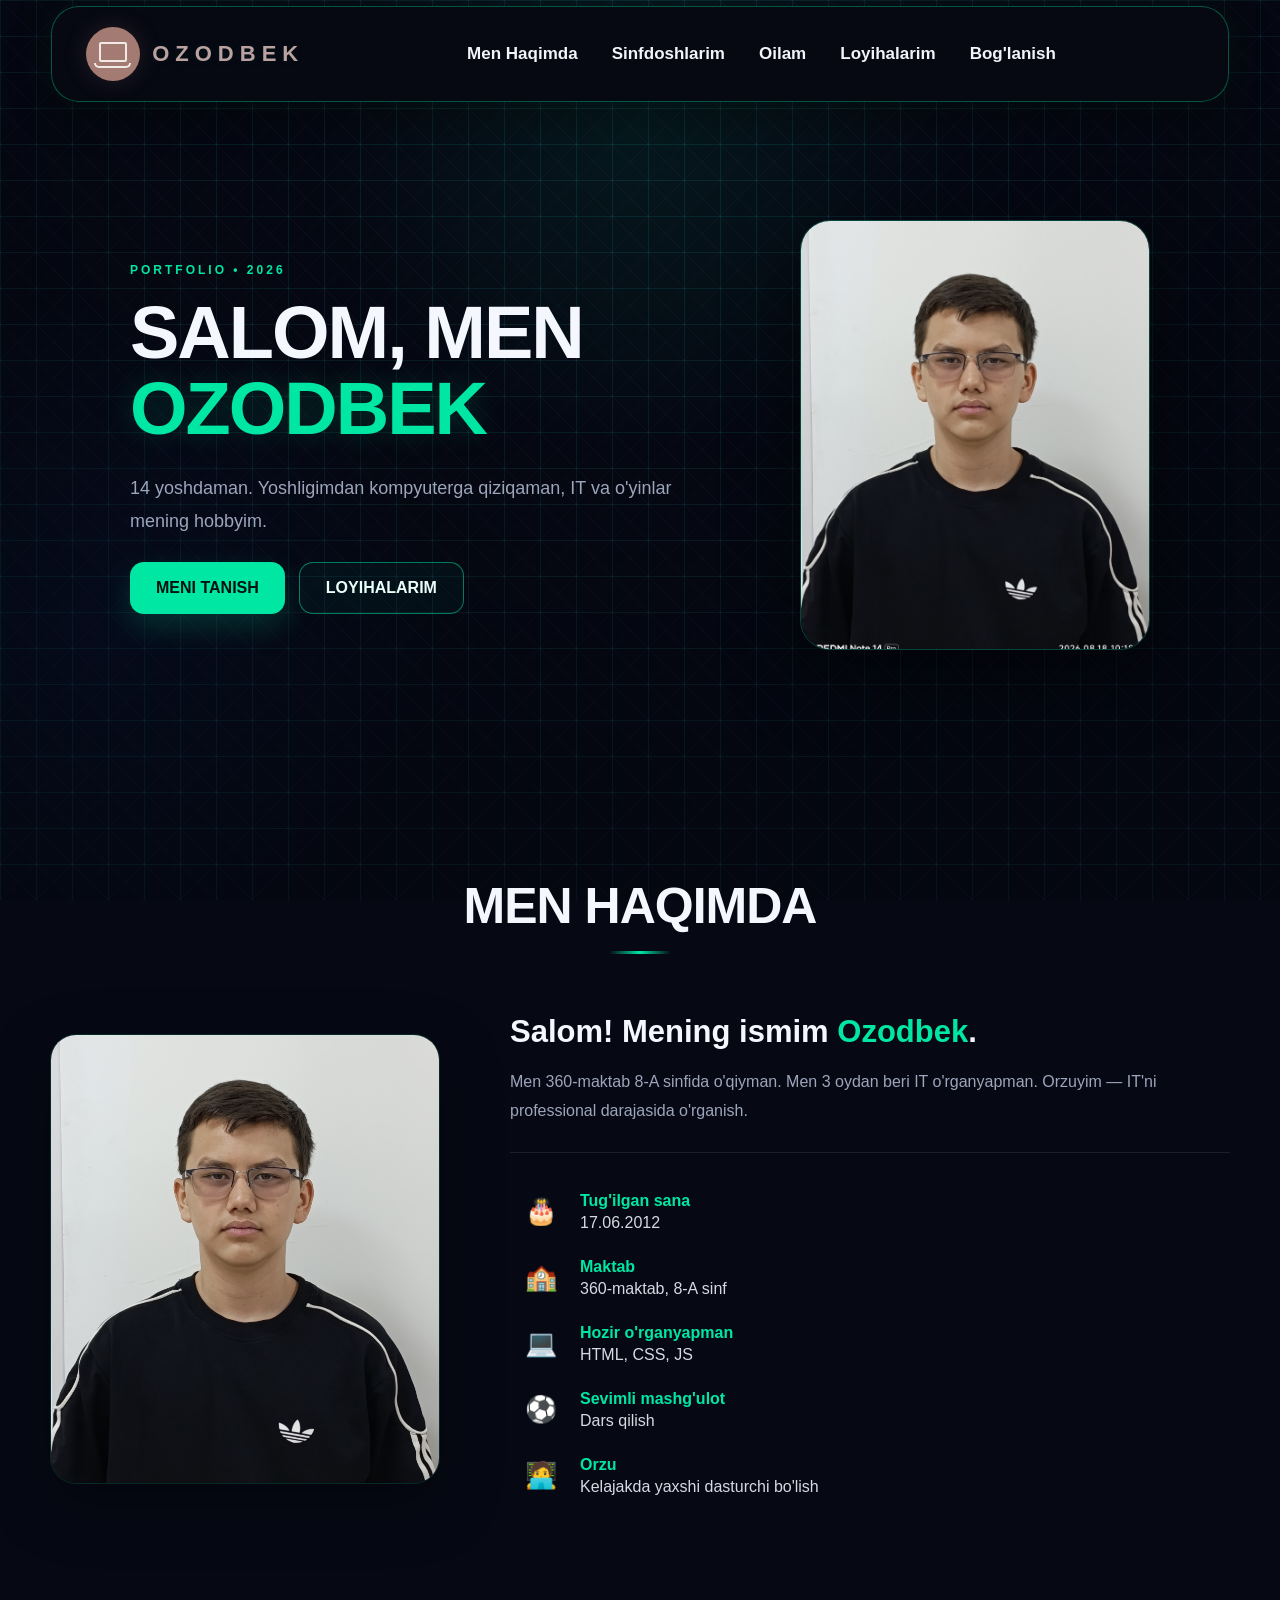
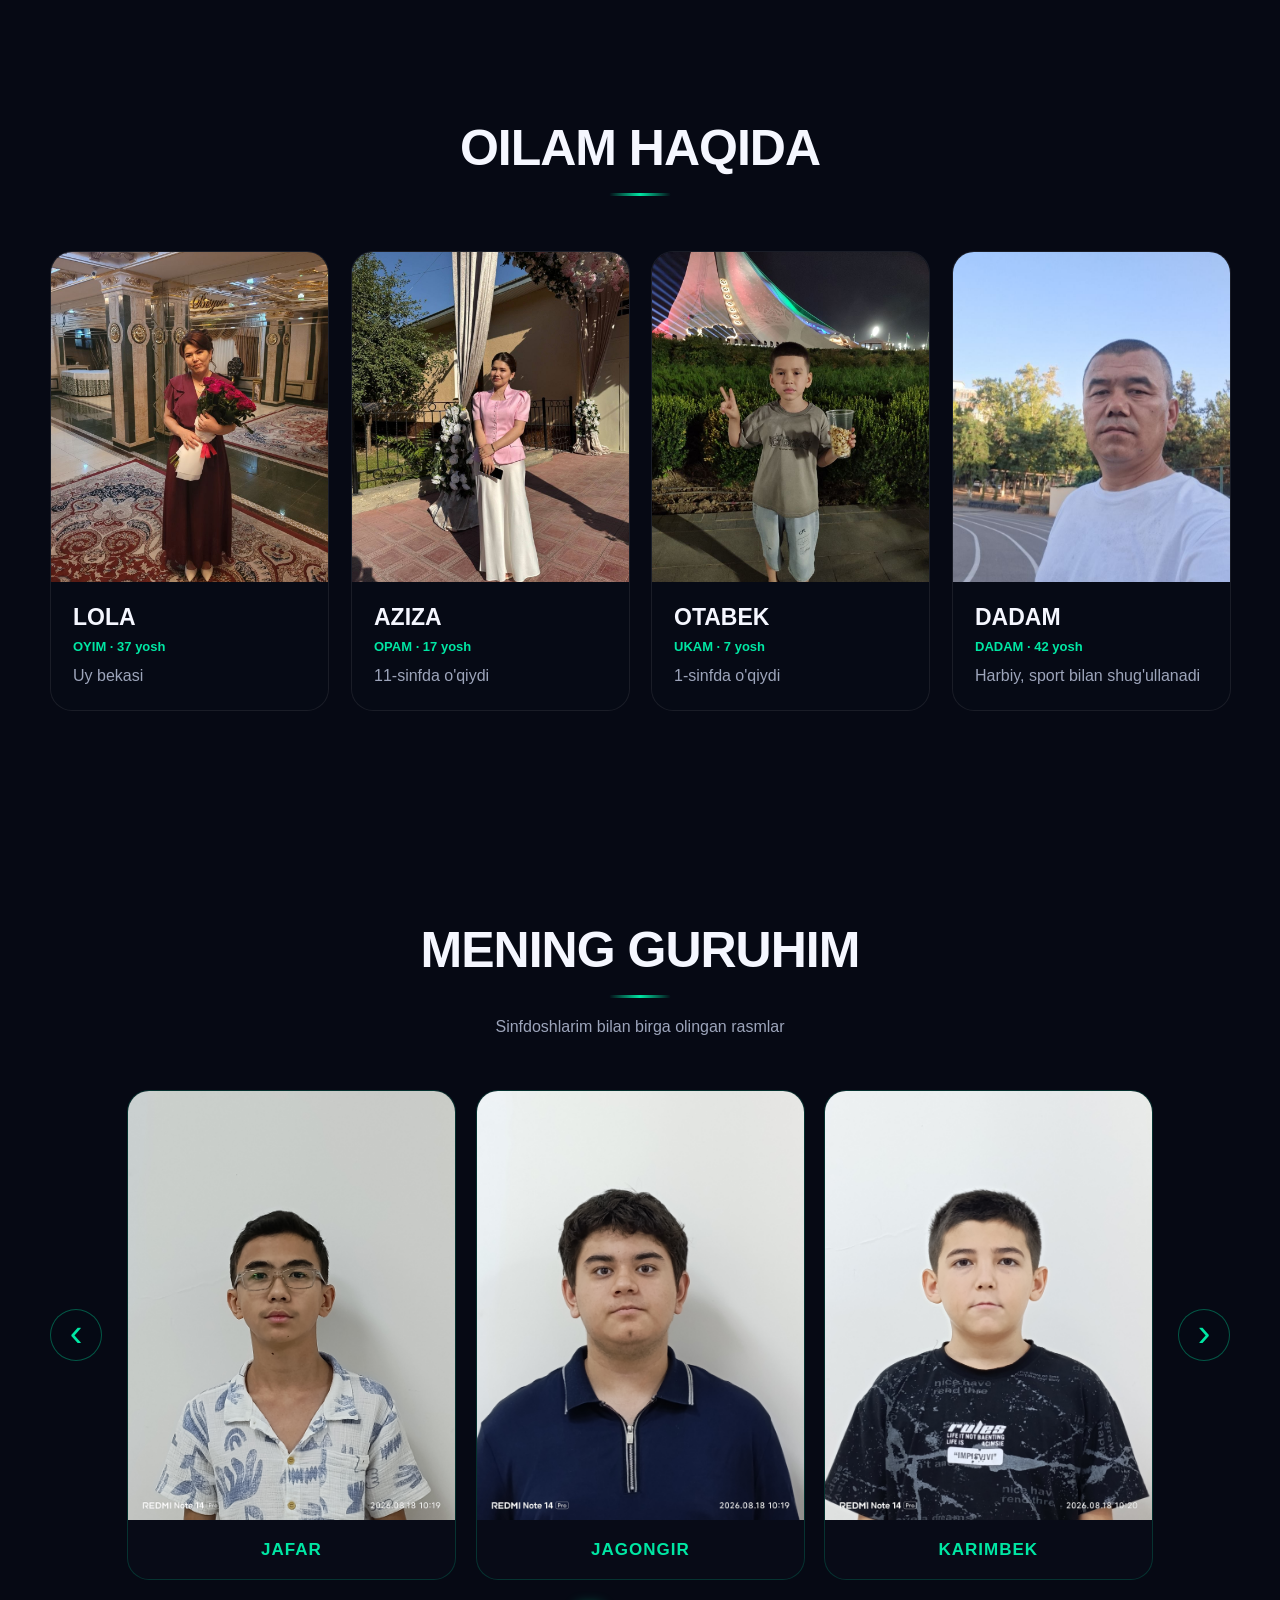
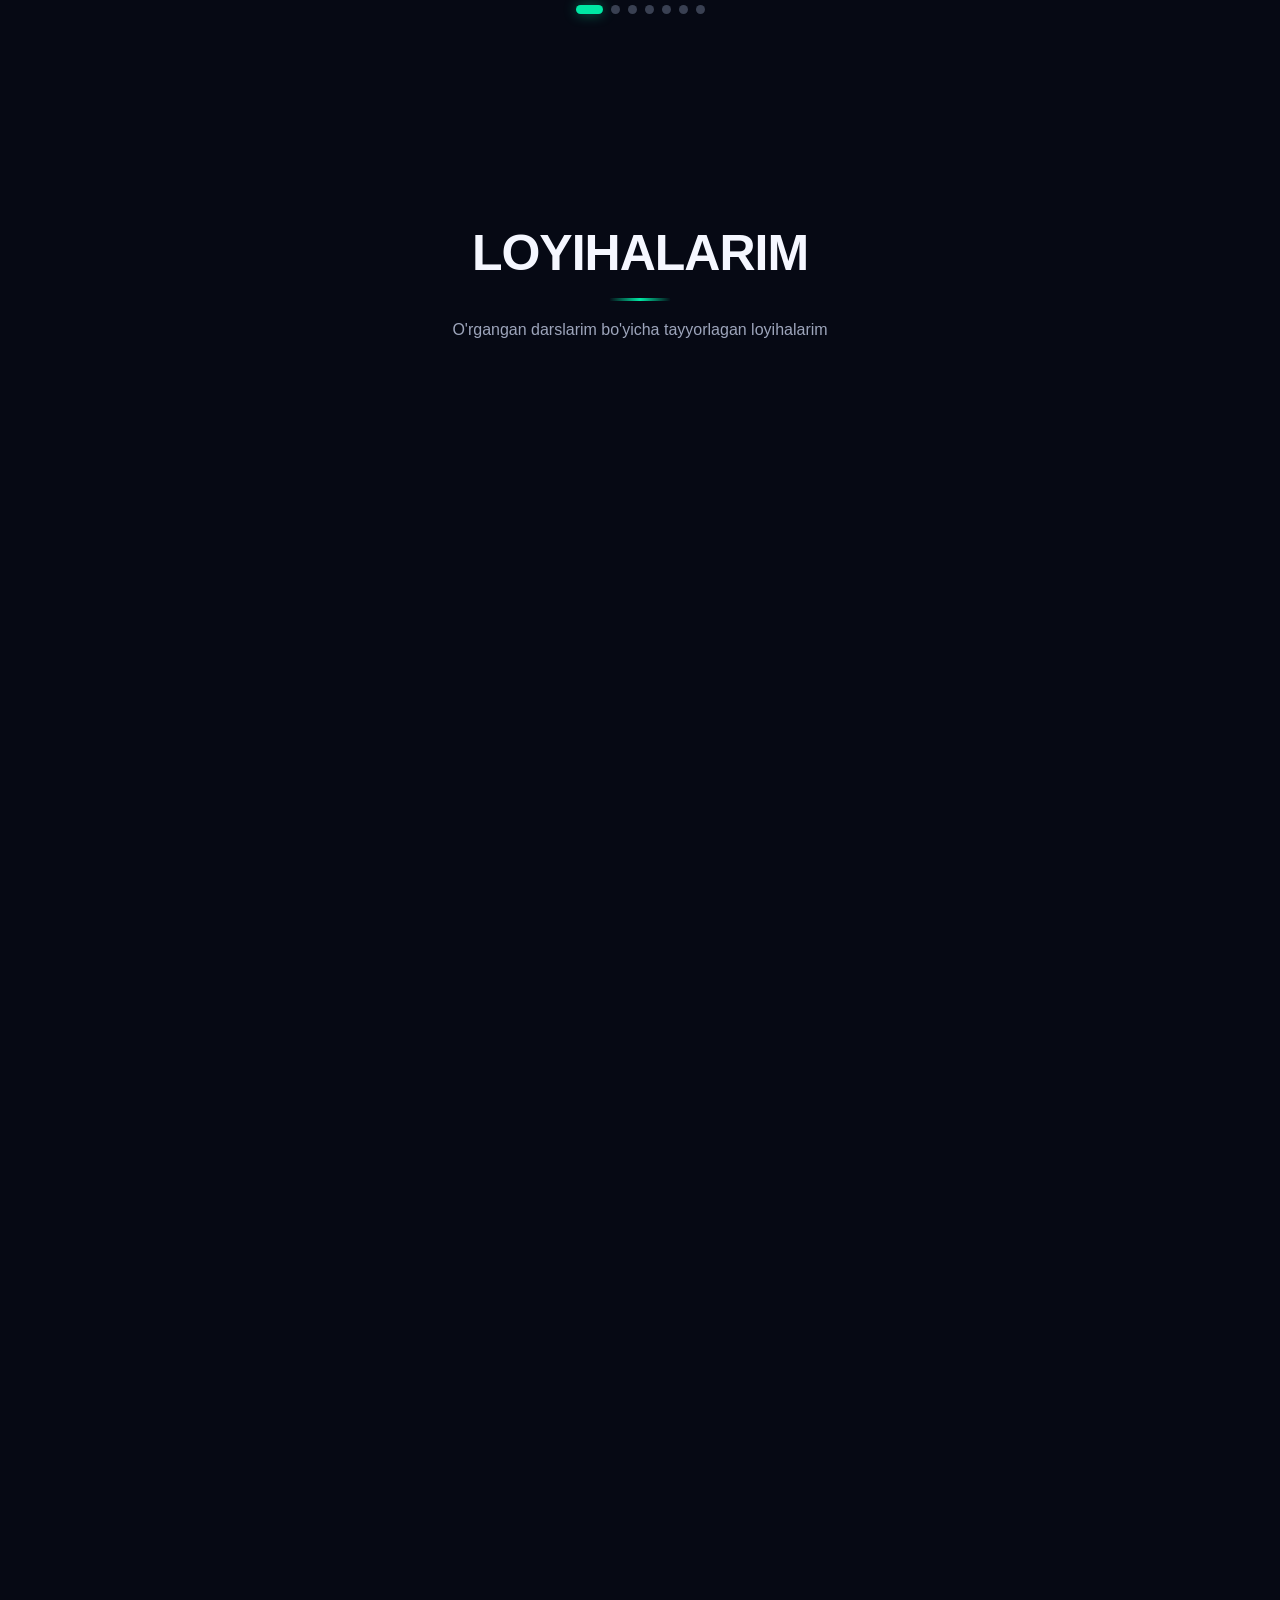
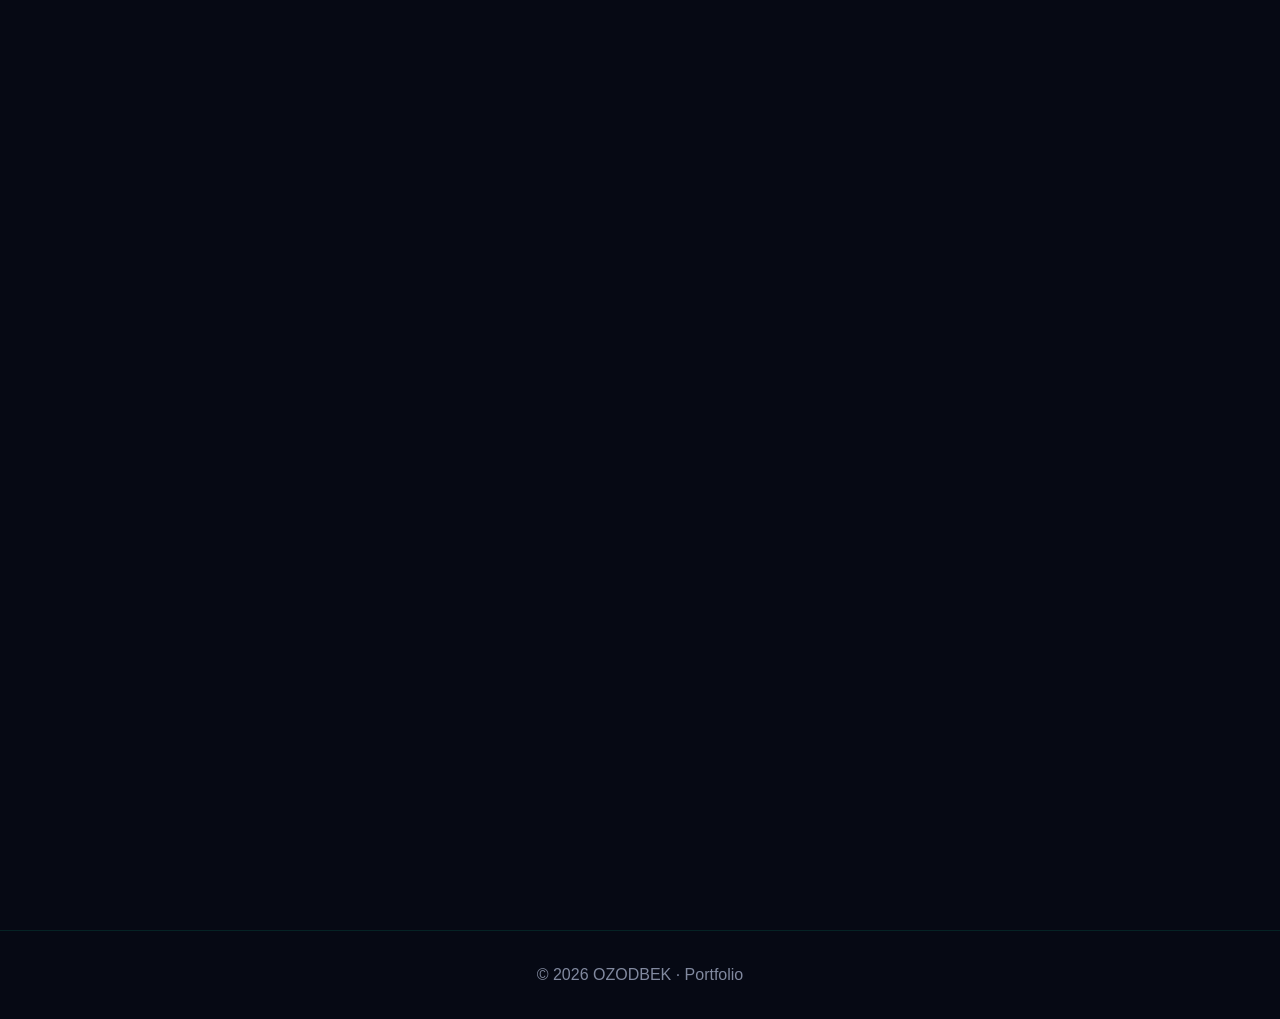
==== index.html @ 81049669 "hhhh" ====
<!doctype html>
<html lang="uz">
<head>
  <meta charset="UTF-8">
  <meta name="viewport" content="width=device-width, initial-scale=1.0">
  <title>Ozodbek | Portfolio</title>
  <link rel="stylesheet" href="style.css">
  <link rel="stylesheet" href="https://unpkg.com/aos@2.3.4/dist/aos.css">
</head>
<body>
  <header class="nav">
    <div class="nav__wrapper">
      <a class="logo" href="#home" aria-label="Bosh sahifa">
        <span class="logo-mark" aria-hidden="true">
          <span class="laptop-screen"></span>
          <span class="laptop-base"></span>
        </span>
        <span class="logo-name">OZODBEK</span>
      </a>

      <nav class="nav__menu" aria-label="Asosiy menyu">
        <a href="#about">Men Haqimda</a>
        <a href="#group">Sinfdoshlarim</a>
        <a href="#family">Oilam</a>
        <a href="#projects">Loyihalarim</a>
        <a href="#contact">Bog'lanish</a>
      </nav>
    </div>
  </header>

  <main>
    <section class="hero" id="home">
      <div class="container">
        <div class="hero__wrapper">
          <div class="hero__image" data-aos="zoom-in">
            <img class="me" src="./me.jpg" alt="Ozodbek rasmi">
          </div>
          <div class="hero__content" data-aos="fade-left">
            <span class="eyebrow">PORTFOLIO • 2026</span>
            <h1>SALOM, MEN <br><span class="text">OZODBEK</span></h1>
            <p>14 yoshdaman. Yoshligimdan kompyuterga qiziqaman, IT va o'yinlar mening hobbyim.</p>
            <div class="hero__btn">
              <a class="men" href="#about">MENI TANISH</a>
              <a class="loyiha-btn" href="#projects">LOYIHALARIM</a>
            </div>
          </div>
        </div>
      </div>
    </section>

    <section class="work section" id="about">
      <div class="container">
        <h2 class="section-title" data-aos="fade-up">MEN HAQIMDA</h2>
        <div class="work__text">
          <div data-aos="fade-right">
            <img class="about-img" src="./me.jpg" alt="Ozodbek">
          </div>
          <div class="about-content" data-aos="fade-left">
            <h3>Salom! Mening ismim <span class="mee">Ozodbek</span>.</h3>
            <p>Men 360-maktab 8-A sinfida o'qiyman. Men 3 oydan beri IT o'rganyapman. Orzuyim — IT'ni professional darajasida o'rganish.</p>
            <hr>
            <ul class="fact-list">
              <li class="work-icon"><span class="fact-icon">🎂</span><div><b>Tug'ilgan sana</b><p>17.06.2012</p></div></li>
              <li class="work-icon"><span class="fact-icon">🏫</span><div><b>Maktab</b><p>360-maktab, 8-A sinf</p></div></li>
              <li class="work-icon"><span class="fact-icon">💻</span><div><b>Hozir o'rganyapman</b><p>HTML, CSS, JS</p></div></li>
              <li class="work-icon"><span class="fact-icon">⚽</span><div><b>Sevimli mashg'ulot</b><p>Dars qilish</p></div></li>
              <li class="work-icon"><span class="fact-icon">🧑‍💻</span><div><b>Orzu</b><p>Kelajakda yaxshi dasturchi bo'lish</p></div></li>
            </ul>
          </div>
        </div>
      </div>
    </section>

    <section class="top section" id="family">
      <div class="container">
        <h2 class="section-title" data-aos="fade-up">OILAM HAQIDA</h2>
        <div class="fam-grid">
          <article class="fam-card" data-aos="fade-up">
            <div class="fam-card__img"><img src="./oyim.jpg" alt="Oyim"></div>
            <div class="fam-card__info"><h3>LOLA</h3><span>OYIM · 37 yosh</span><p>Uy bekasi</p></div>
          </article>
          <article class="fam-card" data-aos="fade-up" data-aos-delay="100">
            <div class="fam-card__img"><img src="./opam.jpg" alt="Opam"></div>
            <div class="fam-card__info"><h3>AZIZA</h3><span>OPAM · 17 yosh</span><p>11-sinfda o'qiydi</p></div>
          </article>
          <article class="fam-card" data-aos="fade-up" data-aos-delay="200">
            <div class="fam-card__img"><img src="./uka.jpg" alt="Ukam"></div>
            <div class="fam-card__info"><h3>OTABEK</h3><span>UKAM · 7 yosh</span><p>1-sinfda o'qiydi</p></div>
          </article>
          <article class="fam-card" data-aos="fade-up" data-aos-delay="300">
            <div class="fam-card__img"><img src="./dadam.jpg" alt="Dadam"></div>
            <div class="fam-card__info"><h3>DADAM</h3><span>DADAM · 42 yosh</span><p>Harbiy, sport bilan shug'ullanadi</p></div>
          </article>
        </div>
      </div>
    </section>

    <section class="group section" id="group">
      <div class="container">
        <h2 class="section-title" data-aos="fade-up">MENING GURUHIM</h2>
        <p class="section-subtitle">Sinfdoshlarim bilan birga olingan rasmlar</p>

        <div class="carousel" data-aos="fade-up">
          <button class="carousel-btn prev" type="button" aria-label="Oldingi rasm">‹</button>

          <div class="carousel-window">
            <div class="carousel-track">
              <article class="group-slide">
                <img src="./IMG_20260818_101908.jpg" alt="Guruh rasmi 1">
                <div class="group-name">JAFAR</div>
              </article>
              <article class="group-slide">
                <img src="./IMG_20260818_101935.jpg" alt="Guruh rasmi 2">
                <div class="group-name">JAGONGIR</div>
              </article>
              <article class="group-slide">
                <img src="./IMG_20260818_102011.jpg" alt="Guruh rasmi 3">
                <div class="group-name">KARIMBEK</div>
              </article>
              <article class="group-slide">
                <img src="./IMG_20260818_102049.jpg" alt="Guruh rasmi 4">
                <div class="group-name">DAVLATBEK</div>
              </article>
              <article class="group-slide">
                <img src="./IMG_20260818_102125.jpg" alt="Guruh rasmi 5">
                <div class="group-name">AZIZHOJA</div>
              </article>
              <article class="group-slide">
                <img src="./IMG_20260818_102222.jpg" alt="Guruh rasmi 6">
                <div class="group-name">ABDUVOID</div>
              </article>
              <article class="group-slide">
                <img src="./IMG_20260818_102236.jpg" alt="Guruh rasmi 7">
                <div class="group-name">SHOHRUX</div>
              </article>
              <article class="group-slide">
                <img src="./IMG_20260818_102345.jpg" alt="Guruh rasmi 8">
                <div class="group-name">MUHAMMADAMIN</div>
              </article>
              <article class="group-slide">
                <img src="./IMG_20260818_102405.jpg" alt="Guruh rasmi 9">
                <div class="group-name">ABDURAHMON</div>
              </article>
            </div>
          </div>

          <button class="carousel-btn next" type="button" aria-label="Keyingi rasm">›</button>
        </div>
        <div class="carousel-dots" aria-label="Rasm tanlash"></div>
      </div>
    </section>

    <section class="projects section" id="projects">
      <div class="container">
        <h2 class="section-title" data-aos="fade-up">LOYIHALARIM</h2>
        <p class="section-subtitle">O'rgangan darslarim bo'yicha tayyorlagan loyihalarim</p>

        <div class="projects-grid">
          <article class="project-card" data-aos="fade-up" tabindex="0" role="link" data-project="./projects/example_out/index.html">
            <div class="project-thumb"><img src="./projects/example_out/Artboard 1 1.svg" alt="Example Out loyiha rasmi"></div>
            <div class="project-number">01</div>
            <div class="project-icon">✦</div>
            <h3>Example Out</h3>
            <p>Example Out loyihasi</p>
          </article>

          <article class="project-card" data-aos="fade-up" data-aos-delay="60" tabindex="0" role="link" data-project="./projects/figma-2/index.html">
            <div class="project-thumb"><img src="./projects/figma-2/hero image 1.svg" alt="Figma 2 loyiha rasmi"></div>
            <div class="project-number">02</div>
            <div class="project-icon">⌂</div>
            <h3>Figma 2</h3>
            <p>Figma 2 bo‘yicha tayyorlangan loyiha</p>
          </article>

          <article class="project-card" data-aos="fade-up" data-aos-delay="60" tabindex="0" role="link" data-project="./projects/16-dars/index.html">
            <div class="project-thumb"><img src="./projects/16-dars/image.png" alt="16-dars loyiha rasmi"></div>
            <div class="project-number">03</div>
            <div class="project-icon">⌘</div>
            <h3>16-dars</h3>
            <p>16-dars bo‘yicha tayyorlangan loyiha</p>
          </article>

          <article class="project-card" data-aos="fade-up" data-aos-delay="240" tabindex="0" role="link" data-project="./projects/19-dars/index.html">
            <div class="project-thumb"><img src="./projects/19-dars/image 13.png" alt="19-dars loyiha rasmi"></div>
            <div class="project-number">04</div>
            <div class="project-icon">◈</div>
            <h3>19-dars</h3>
            <p>19-dars loyihasi</p>
          </article>

          <article class="project-card" data-aos="fade-up" data-aos-delay="300" tabindex="0" role="link" data-project="./projects/20-dars/index.html">
            <div class="project-thumb"><img src="./projects/20-dars/thumbnail.svg" alt="20-dars loyiha rasmi"></div>
            <div class="project-number">05</div>
            <div class="project-icon">20</div>
            <h3>20-dars</h3>
            <p>20-dars bo‘yicha tayyorlangan loyiha</p>
          </article>

          <article class="project-card" data-aos="fade-up" data-aos-delay="360" tabindex="0" role="link" data-project="./projects/21-dars/index.html">
            <div class="project-thumb"><img src="./projects/21-dars/thumbnail.svg" alt="21-dars loyiha rasmi"></div>
            <div class="project-number">06</div>
            <div class="project-icon">21</div>
            <h3>21-dars</h3>
            <p>21-dars bo‘yicha tayyorlangan loyiha</p>
          </article>

          <article class="project-card" data-aos="fade-up" data-aos-delay="420" tabindex="0" role="link" data-project="./projects/22-dars/index.html">
            <div class="project-thumb"><img src="./projects/22-dars/thumbnail.svg" alt="22-dars loyiha rasmi"></div>
            <div class="project-number">07</div>
            <div class="project-icon">22</div>
            <h3>22-dars</h3>
            <p>22-dars bo‘yicha tayyorlangan loyiha</p>
          </article>
        </div>
      </div>
    </section>

    <section class="contact section" id="contact">
      <div class="container">
        <div class="contact-card" data-aos="fade-up">
          <div class="contact-heading">
            <span class="contact-badge">BOG'LANISH</span>
            <h2>ALOQALAR</h2>
            <p>Men bilan bog'lanmoqchi bo'lsangiz, quyidagi usullardan birini tanlang.</p>
          </div>
          <div class="contact-grid">
            <a class="contact-item" href="mailto:ozodbekfayzullaev220@gmail.com">
              <div class="contact-icon">✉</div>
              <div><span>Gmail</span><strong>ozodbekfayzullaev220@gmail.com</strong></div>
              <b class="contact-arrow">→</b>
            </a>
            <a class="contact-item" href="tel:+998930757240">
              <div class="contact-icon">☎</div>
              <div><span>Telefon</span><strong>+998 93 0757240</strong></div>
              <b class="contact-arrow">→</b>
            </a>
          </div>
          <div class="contact-bottom">
            <span>Har doim aloqa uchun ochiqman</span>
            <span class="online-dot"><i></i> ONLINE</span>
          </div>
        </div>
      </div>
    </section>
  </main>

  <footer><p>© 2026 OZODBEK · Portfolio</p></footer>

  <script src="https://unpkg.com/aos@2.3.4/dist/aos.js"></script>
  <script src="add.js"></script>
</body>
</html>
---- style.css ----
*{box-sizing:border-box;margin:0;padding:0}
html{scroll-behavior:smooth}
:root{
  --bg:#060914;
  --panel:#0a0c17;
  --panel2:#0d1020;
  --line:rgba(67,220,211,.15);
  --accent:#00e7a4;
  --accent2:#1ce0c5;
  --text:#f5f7ff;
  --muted:#9da5bb;
}
body{
  width:100%;
  min-height:100vh;
  overflow-x:hidden;
  color:var(--text);
  font-family:Inter,Segoe UI,Arial,sans-serif;
  background-color:var(--bg);
  background-image:
    linear-gradient(rgba(36,202,205,.13) 1px,transparent 1px),
    linear-gradient(90deg,rgba(36,202,205,.13) 1px,transparent 1px),
    linear-gradient(45deg,transparent 48.8%,rgba(87,91,145,.11) 49%,rgba(87,91,145,.11) 51%,transparent 51.2%),
    linear-gradient(-45deg,transparent 48.8%,rgba(87,91,145,.08) 49%,rgba(87,91,145,.08) 51%,transparent 51.2%),
    radial-gradient(circle at 50% 15%,rgba(0,231,164,.08),transparent 32%),
    radial-gradient(circle at 8% 70%,rgba(25,96,255,.08),transparent 25%);
  background-size:36px 36px,36px 36px,36px 36px,36px 36px,100% 100%,100% 100%;
  background-attachment:fixed;
}
body::before{
  content:"";
  position:fixed;
  inset:0;
  pointer-events:none;
  z-index:-1;
  background:radial-gradient(circle at 50% 0%,rgba(0,0,0,0),rgba(3,5,12,.45) 75%);
}
a{text-decoration:none;color:inherit}
button{font:inherit}
.container{width:min(1180px,calc(100% - 40px));margin:auto}
.section{padding:105px 0}
.nav{
  position:sticky;
  top:6px;
  z-index:1000;
  width:min(92%,1370px);
  margin:6px auto 0;
  background:rgba(7,9,19,.94);
  border:1px solid rgba(0,231,164,.35);
  border-radius:28px;
  box-shadow:0 12px 40px rgba(0,0,0,.35),0 0 25px rgba(0,231,164,.05);
  backdrop-filter:blur(18px);
}
.nav__wrapper{
  min-height:94px;
  padding:0 34px;
  display:flex;
  align-items:center;
  justify-content:space-between;
  gap:25px;
}
.logo{display:flex;align-items:center;gap:12px;min-width:205px}
.logo-name{
  font-size:22px;
  letter-spacing:6px;
  font-weight:800;
  color:#b9a2a0;
  text-shadow:0 0 12px rgba(0,231,164,.08);
}
.logo-mark{
  width:54px;height:54px;
  border-radius:50%;
  background:#a47b72;
  display:grid;place-items:center;
  position:relative;
  box-shadow:0 0 25px rgba(164,123,114,.2);
  transition:.35s ease;
}
.logo:hover .logo-mark{transform:translateY(-3px) rotate(-4deg);box-shadow:0 0 30px rgba(0,231,164,.2)}
.laptop-screen{
  position:absolute;
  width:28px;height:20px;
  border:2px solid #f1e9e6;
  border-radius:2px;
  top:15px;left:13px;
}
.laptop-base{
  position:absolute;
  width:37px;height:5px;
  border:2px solid #f1e9e6;
  border-top:0;
  border-radius:0 0 8px 8px;
  bottom:13px;left:8px;
}
.nav__menu{display:flex;align-items:center;justify-content:center;gap:34px;flex:1}
.nav__menu a{
  position:relative;
  padding:12px 0;
  color:#f3f4fa;
  font-size:17px;
  font-weight:800;
  transition:.3s ease;
}
.nav__menu a::after{
  content:"";
  position:absolute;
  left:50%;bottom:2px;
  width:0;height:2px;
  transform:translateX(-50%);
  border-radius:10px;
  background:var(--accent);
  transition:.3s ease;
  box-shadow:0 0 10px rgba(0,231,164,.7);
}
.nav__menu a:hover{color:var(--accent)}
.nav__menu a:hover::after{width:100%}
/* Header contact is now a regular navigation link. */
.hero{min-height:670px;display:flex;align-items:center}
.hero__wrapper{display:flex;align-items:center;justify-content:center;gap:90px;flex-direction:row-reverse;}
.hero__content{max-width:620px}
.eyebrow{
  display:inline-block;
  margin-bottom:18px;
  color:var(--accent);
  font-size:12px;font-weight:900;letter-spacing:3px;
}
.hero h1{font-size:clamp(42px,6vw,74px);line-height:1.03;letter-spacing:-2px}
.text{color:var(--accent);text-shadow:0 0 28px rgba(0,231,164,.18)}
.hero p{margin:25px 0;color:var(--muted);font-size:18px;line-height:1.8;max-width:580px}
.hero__btn{display:flex;gap:14px;flex-wrap:wrap}
.men,.loyiha-btn{
  position:relative;overflow:hidden;
  display:inline-flex;align-items:center;justify-content:center;
  min-height:52px;padding:0 26px;border-radius:14px;
  font-weight:900;transition:.35s ease;
}
.men{color:#04120e;background:var(--accent);box-shadow:0 12px 30px rgba(0,231,164,.18)}
.loyiha-btn{border:1px solid rgba(0,231,164,.5);color:#eafff9;background:rgba(0,231,164,.04)}
.men:hover,.loyiha-btn:hover{transform:translateY(-4px);box-shadow:0 15px 35px rgba(0,231,164,.18)}
.me{
  width:350px;height:430px;object-fit:cover;border-radius:30px;
  border:1px solid rgba(0,231,164,.28);
  box-shadow:0 25px 70px rgba(0,0,0,.5);
  transition:.5s ease;
}
.me:hover{transform:translateY(-10px) rotate(1deg);box-shadow:0 30px 80px rgba(0,0,0,.55),0 0 35px rgba(0,231,164,.12)}
.section-title{text-align:center;font-size:clamp(32px,5vw,50px);letter-spacing:-1px;margin-bottom:15px}
.section-title::after{
  content:"";display:block;width:62px;height:3px;margin:16px auto 0;
  background:linear-gradient(90deg,transparent,var(--accent),transparent);
  border-radius:9px;
}
.section-subtitle{text-align:center;color:var(--muted);margin:0 auto 50px;line-height:1.7}
.work__text{display:grid;grid-template-columns:390px 1fr;align-items:center;gap:70px;margin-top:60px}
.about-img{width:100%;height:450px;object-fit:cover;border-radius:26px;border:1px solid rgba(0,231,164,.15);box-shadow:0 20px 60px rgba(0,0,0,.35)}
.about-content h3{font-size:31px;margin-bottom:18px}
.about-content h3 .mee{color:var(--accent)}
.about-content>p{color:var(--muted);line-height:1.8}
.about-content hr{border:0;border-top:1px solid rgba(255,255,255,.09);margin:26px 0}
.fact-list{list-style:none}
.work-icon{display:flex;align-items:center;gap:18px;padding:13px 10px;border-radius:14px;transition:.3s}
.work-icon:hover{background:rgba(0,231,164,.045);transform:translateX(7px)}
.fact-icon{font-size:26px;width:42px;text-align:center}
.work-icon b{display:block;color:var(--accent);margin-bottom:4px}
.work-icon p{color:#d7d9e2}
.fam-grid{display:grid;grid-template-columns:repeat(4,1fr);gap:22px;margin-top:55px}
.fam-card{
  overflow:hidden;border-radius:22px;background:rgba(8,11,22,.85);
  border:1px solid rgba(255,255,255,.08);transition:.4s
}
.fam-card:hover{transform:translateY(-9px);border-color:rgba(0,231,164,.45);box-shadow:0 20px 45px rgba(0,0,0,.3)}
.fam-card__img{height:330px}
.fam-card__img img{width:100%;height:100%;object-fit:cover;transition:.6s}
.fam-card:hover img{transform:scale(1.06)}
.fam-card__info{padding:22px}
.fam-card h3{font-size:23px;margin-bottom:6px}
.fam-card span{color:var(--accent);font-weight:800;font-size:13px}
.fam-card p{color:var(--muted);margin-top:9px;line-height:1.5}

.carousel{position:relative;display:flex;align-items:center;gap:15px}
.carousel-window{width:100%;overflow:hidden;border-radius:25px}
.carousel-track{display:flex;transition:transform .55s cubic-bezier(.2,.75,.2,1)}
.group-slide{
  min-width:33.333333%;
  padding:0 10px;
}
.group-slide img{
  display:block;width:100%;height:430px;object-fit:cover;
  border-radius:22px 22px 0 0;
  border:1px solid rgba(0,231,164,.18);
  border-bottom:0;
}
.group-name{
  min-height:60px;display:flex;align-items:center;justify-content:center;
  border:1px solid rgba(0,231,164,.18);border-top:0;
  border-radius:0 0 22px 22px;
  background:rgba(9,12,24,.94);
  color:var(--accent);font-size:17px;font-weight:900;letter-spacing:1px;
}
.carousel-btn{
  flex:0 0 52px;width:52px;height:52px;border-radius:50%;
  border:1px solid rgba(0,231,164,.35);
  background:rgba(6,10,20,.9);color:var(--accent);
  font-size:38px;line-height:1;cursor:pointer;transition:.3s;
  display:grid;place-items:center;padding-bottom:4px;
}
.carousel-btn:hover{background:var(--accent);color:#03120e;transform:scale(1.08)}
.carousel-dots{display:flex;justify-content:center;gap:8px;margin-top:25px}
.carousel-dot{width:9px;height:9px;border:0;border-radius:50%;background:#394052;cursor:pointer;transition:.3s}
.carousel-dot.active{width:27px;border-radius:20px;background:var(--accent);box-shadow:0 0 13px rgba(0,231,164,.45)}

.projects-grid{display:grid;grid-template-columns:repeat(3,1fr);gap:22px;margin-top:55px}
.project-thumb{
  width:100%;
  height:190px;
  margin:-8px 0 24px;
  border-radius:18px;
  overflow:hidden;
  background:rgba(255,255,255,.04);
  border:1px solid rgba(255,255,255,.07);
  display:flex;
  align-items:center;
  justify-content:center;
}
.project-thumb img{
  width:100%;
  height:100%;
  object-fit:cover;
  display:block;
  transition:transform .45s ease;
}
.project-card:hover .project-thumb img{transform:scale(1.04)}

.project-card{
  position:relative;padding:32px;border-radius:24px;
  background:linear-gradient(145deg,rgba(12,16,30,.95),rgba(6,9,18,.9));
  border:1px solid rgba(0,231,164,.14);
  overflow:hidden;transition:.4s ease;
}
.project-card::before{
  content:"";position:absolute;inset:-100px auto auto -100px;width:220px;height:220px;
  border-radius:50%;background:rgba(0,231,164,.06);filter:blur(20px)
}
.project-card:hover{transform:translateY(-10px);border-color:rgba(0,231,164,.5);box-shadow:0 25px 55px rgba(0,0,0,.35)}
.project-number{position:absolute;right:22px;top:18px;color:rgba(0,231,164,.25);font-size:44px;font-weight:900}
.project-icon{
  width:56px;height:56px;border-radius:17px;display:grid;place-items:center;
  color:#04120e;background:var(--accent);font-size:25px;font-weight:900;
  margin-bottom:25px;box-shadow:0 10px 25px rgba(0,231,164,.15)
}
.project-card h3{font-size:26px;margin-bottom:8px}
.project-card p{color:var(--muted);margin-bottom:24px}




.contact-card{
  max-width:920px;margin:auto;padding:58px;border-radius:30px;
  background:linear-gradient(145deg,rgba(0,231,164,.08),rgba(8,11,22,.96) 45%);
  border:1px solid rgba(0,231,164,.2);box-shadow:0 25px 80px rgba(0,0,0,.3)
}
.contact-heading{text-align:center}
.contact-badge{
  display:inline-block;padding:7px 14px;border:1px solid rgba(0,231,164,.35);
  border-radius:999px;color:var(--accent);font-size:11px;font-weight:900;letter-spacing:2px
}
.contact-heading h2{font-size:clamp(34px,5vw,52px);margin:16px 0 12px}
.contact-heading p{max-width:580px;margin:auto;color:var(--muted);line-height:1.7}
.contact-grid{display:grid;grid-template-columns:repeat(2,1fr);gap:18px;margin-top:38px}
.contact-item{
  display:flex;align-items:center;gap:16px;min-height:105px;padding:20px;
  background:rgba(255,255,255,.035);border:1px solid rgba(255,255,255,.08);
  border-radius:20px;transition:.35s
}
.contact-item:hover{transform:translateY(-7px);border-color:rgba(0,231,164,.55);background:rgba(0,231,164,.06)}
.contact-icon{
  flex:0 0 54px;width:54px;height:54px;display:grid;place-items:center;border-radius:16px;
  color:#03120e;background:var(--accent);font-size:23px
}
.contact-item span{display:block;color:var(--accent);font-size:11px;font-weight:900;letter-spacing:1px;text-transform:uppercase;margin-bottom:6px}
.contact-item strong{font-size:15px;word-break:break-word}
.contact-arrow{margin-left:auto;color:var(--accent);font-size:24px;transition:.3s}
.contact-item:hover .contact-arrow{transform:translateX(6px)}
.contact-bottom{display:flex;justify-content:space-between;align-items:center;gap:15px;margin-top:28px;padding-top:23px;border-top:1px solid rgba(255,255,255,.08);color:var(--muted);font-size:13px}
.online-dot{display:flex;align-items:center;gap:8px;color:#e4e8f2;font-weight:800}
.online-dot i{width:8px;height:8px;border-radius:50%;background:var(--accent);box-shadow:0 0 12px var(--accent);animation:pulse 1.5s infinite}
@keyframes pulse{50%{transform:scale(1.6);opacity:.55}}
footer{text-align:center;padding:35px 20px;border-top:1px solid rgba(0,231,164,.12);color:#81899f}

@keyframes float{50%{transform:translateY(-10px)}}
.logo{animation:float 3s ease-in-out infinite}
.hero__image{animation:float 4s ease-in-out infinite}
.project-card,.fam-card,.group-slide,.contact-item{will-change:transform}

@media(max-width:1050px){
  .nav__menu{gap:20px}.nav__menu a{font-size:14px}.logo{min-width:auto}
  .hero__wrapper{gap:50px}.fam-grid{grid-template-columns:repeat(2,1fr)}
  .group-slide{min-width:50%}
}
@media(max-width:760px){
  .container{width:min(100% - 24px,620px)}
  .nav{top:3px;margin-top:3px;border-radius:22px}
  .nav__wrapper{min-height:78px;padding:0 15px}
  .logo-name{font-size:16px;letter-spacing:3px}.logo-mark{width:43px;height:43px}
  .laptop-screen{transform:scale(.8);top:11px;left:7px}.laptop-base{transform:scale(.8);bottom:8px;left:3px}
  .nav__menu{display:none}
  .hero{min-height:auto;padding-top:80px}.hero__wrapper{flex-direction:column-reverse;text-align:center;gap:35px}
  .hero p{font-size:16px}.hero__btn{justify-content:center}.me{width:min(100%,330px);height:390px}
  .section{padding:75px 0}.work__text{grid-template-columns:1fr;gap:40px;margin-top:45px}
  .about-img{height:390px}.fam-grid{grid-template-columns:1fr 1fr;gap:14px}.fam-card__img{height:260px}.fam-card__info{padding:17px}
  .fam-card h3{font-size:19px}.fam-card span{font-size:11px}
  .carousel{gap:5px}.carousel-btn{flex-basis:42px;width:42px;height:42px;font-size:30px}
  .group-slide{min-width:100%;padding:0 5px}.group-slide img{height:480px}
  .projects-grid{grid-template-columns:1fr;gap:16px}.contact-card{padding:34px 20px}.contact-grid{grid-template-columns:1fr}.contact-bottom{flex-direction:column;align-items:flex-start}
}
@media(max-width:430px){
  .logo-name{display:none}.fam-grid{grid-template-columns:1fr}.fam-card__img{height:340px}
  .group-slide img{height:440px}.hero h1{font-size:43px}
}
@media(prefers-reduced-motion:reduce){
  *,*::before,*::after{animation:none!important;transition:none!important;scroll-behavior:auto!important}
}


.project-card[data-project]{cursor:pointer}
.project-card[data-project]:focus-visible{outline:2px solid var(--accent);outline-offset:4px}
.project-card[data-project]::after{content:"LOYIHANI OCHISH →";position:absolute;right:22px;bottom:22px;color:rgba(0,231,164,.75);font-size:11px;font-weight:900;letter-spacing:.8px;opacity:0;transform:translateY(6px);transition:.3s ease}
.project-card[data-project]:hover::after{opacity:1;transform:translateY(0)}


/* Header width adjustment */
header { width:min(92%,1370px); margin-left:auto; margin-right:auto; box-sizing:border-box; }
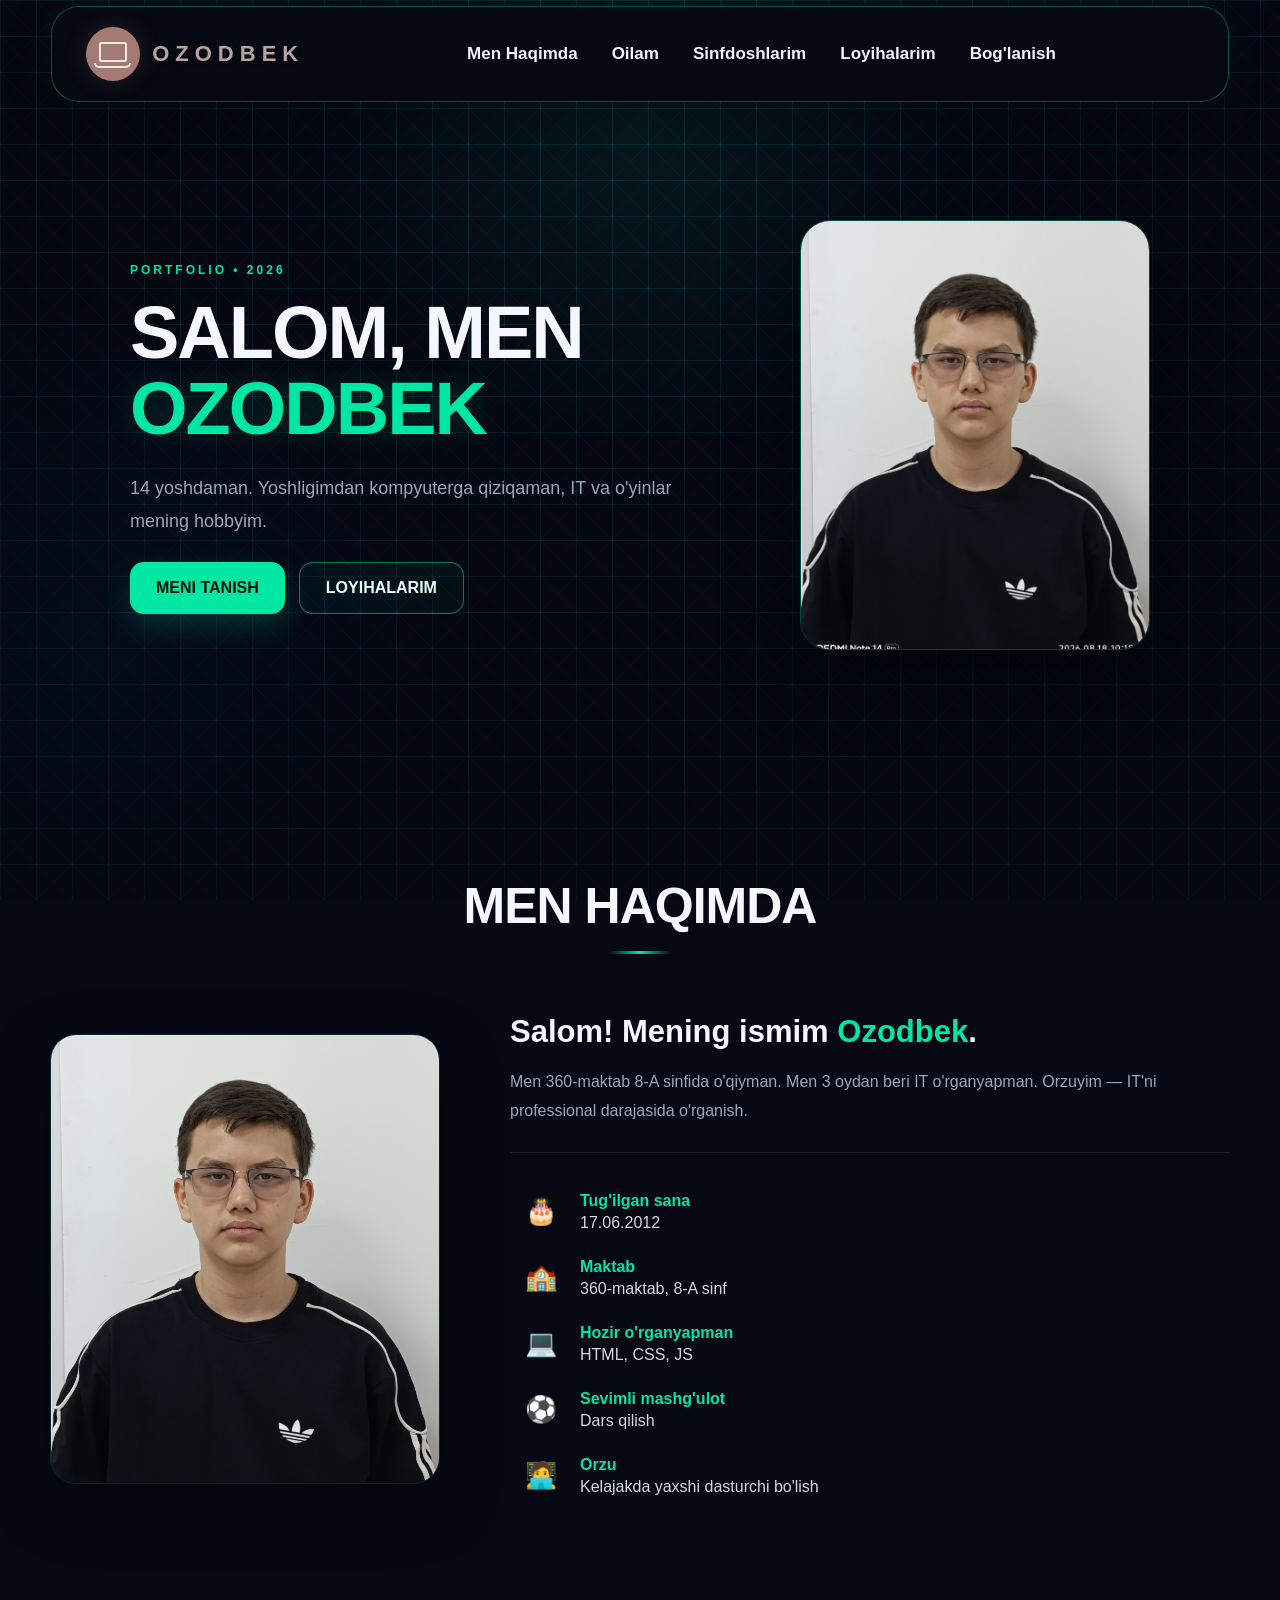
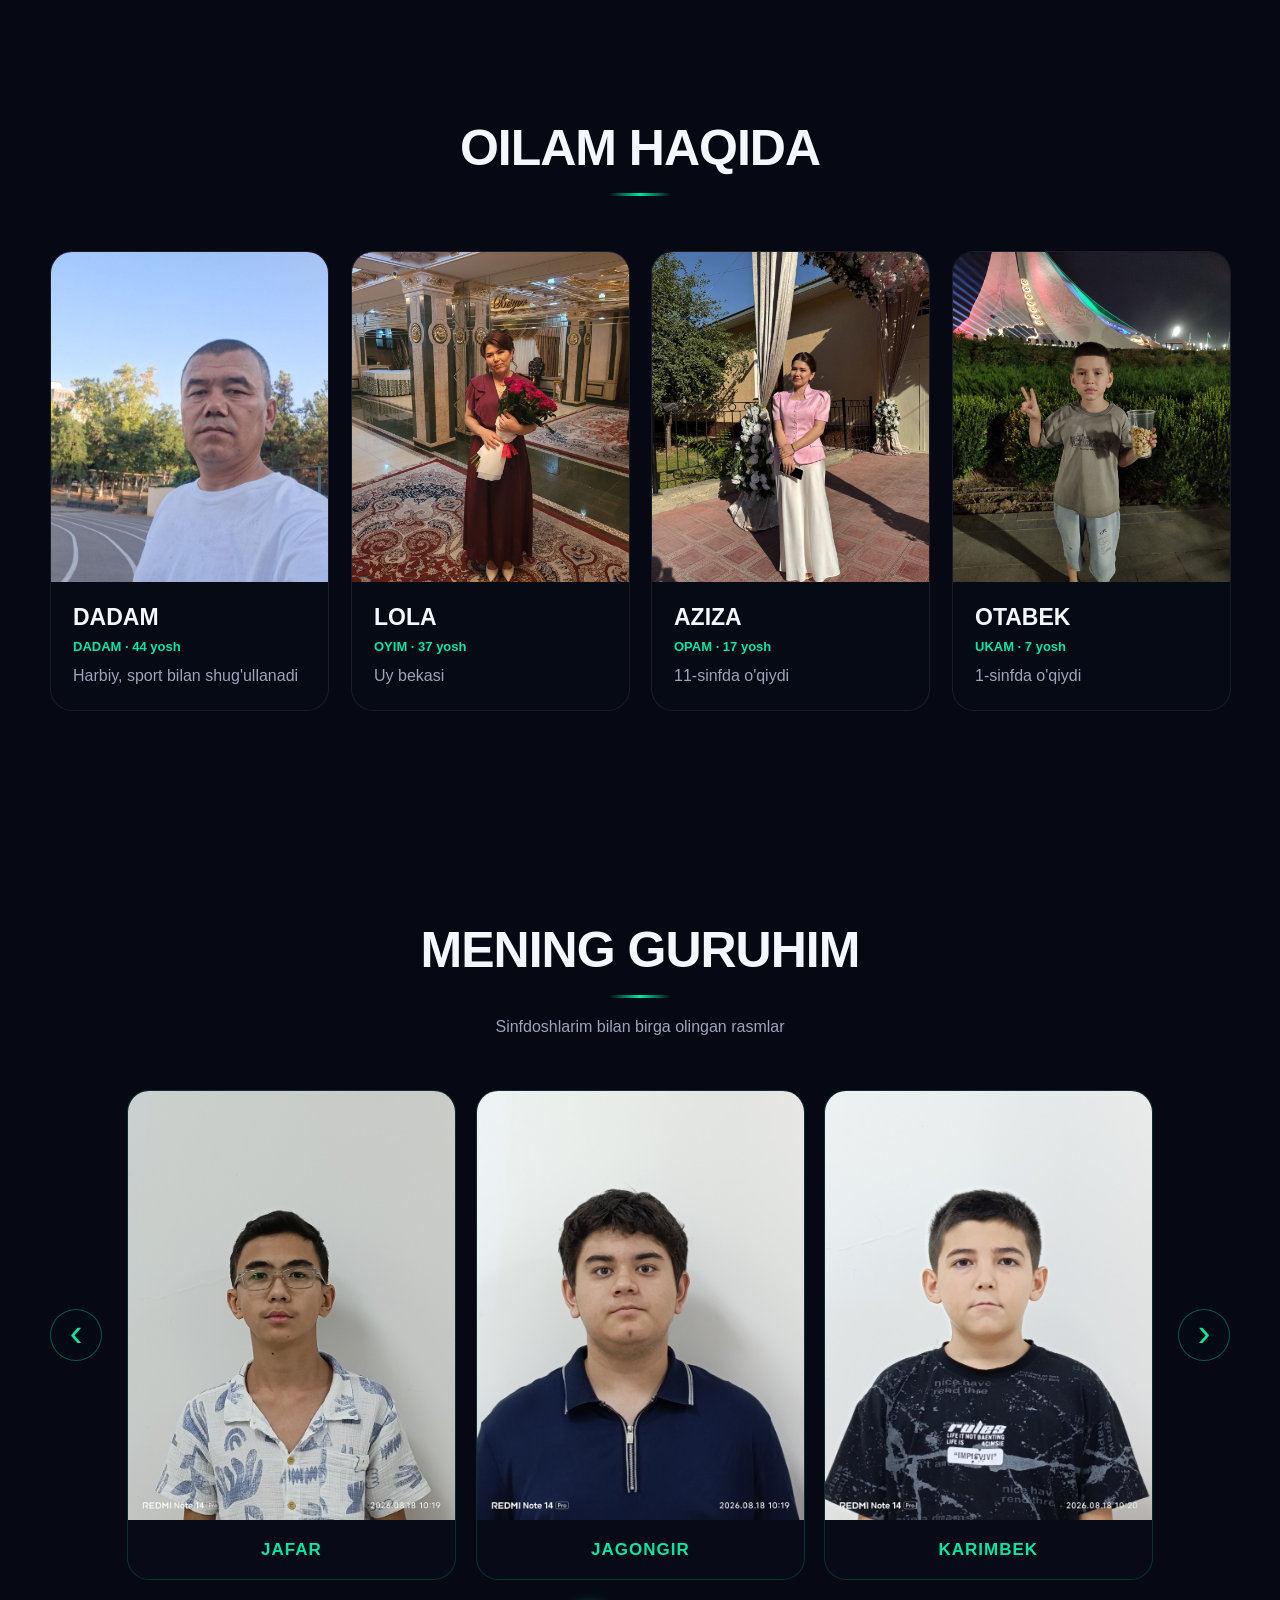
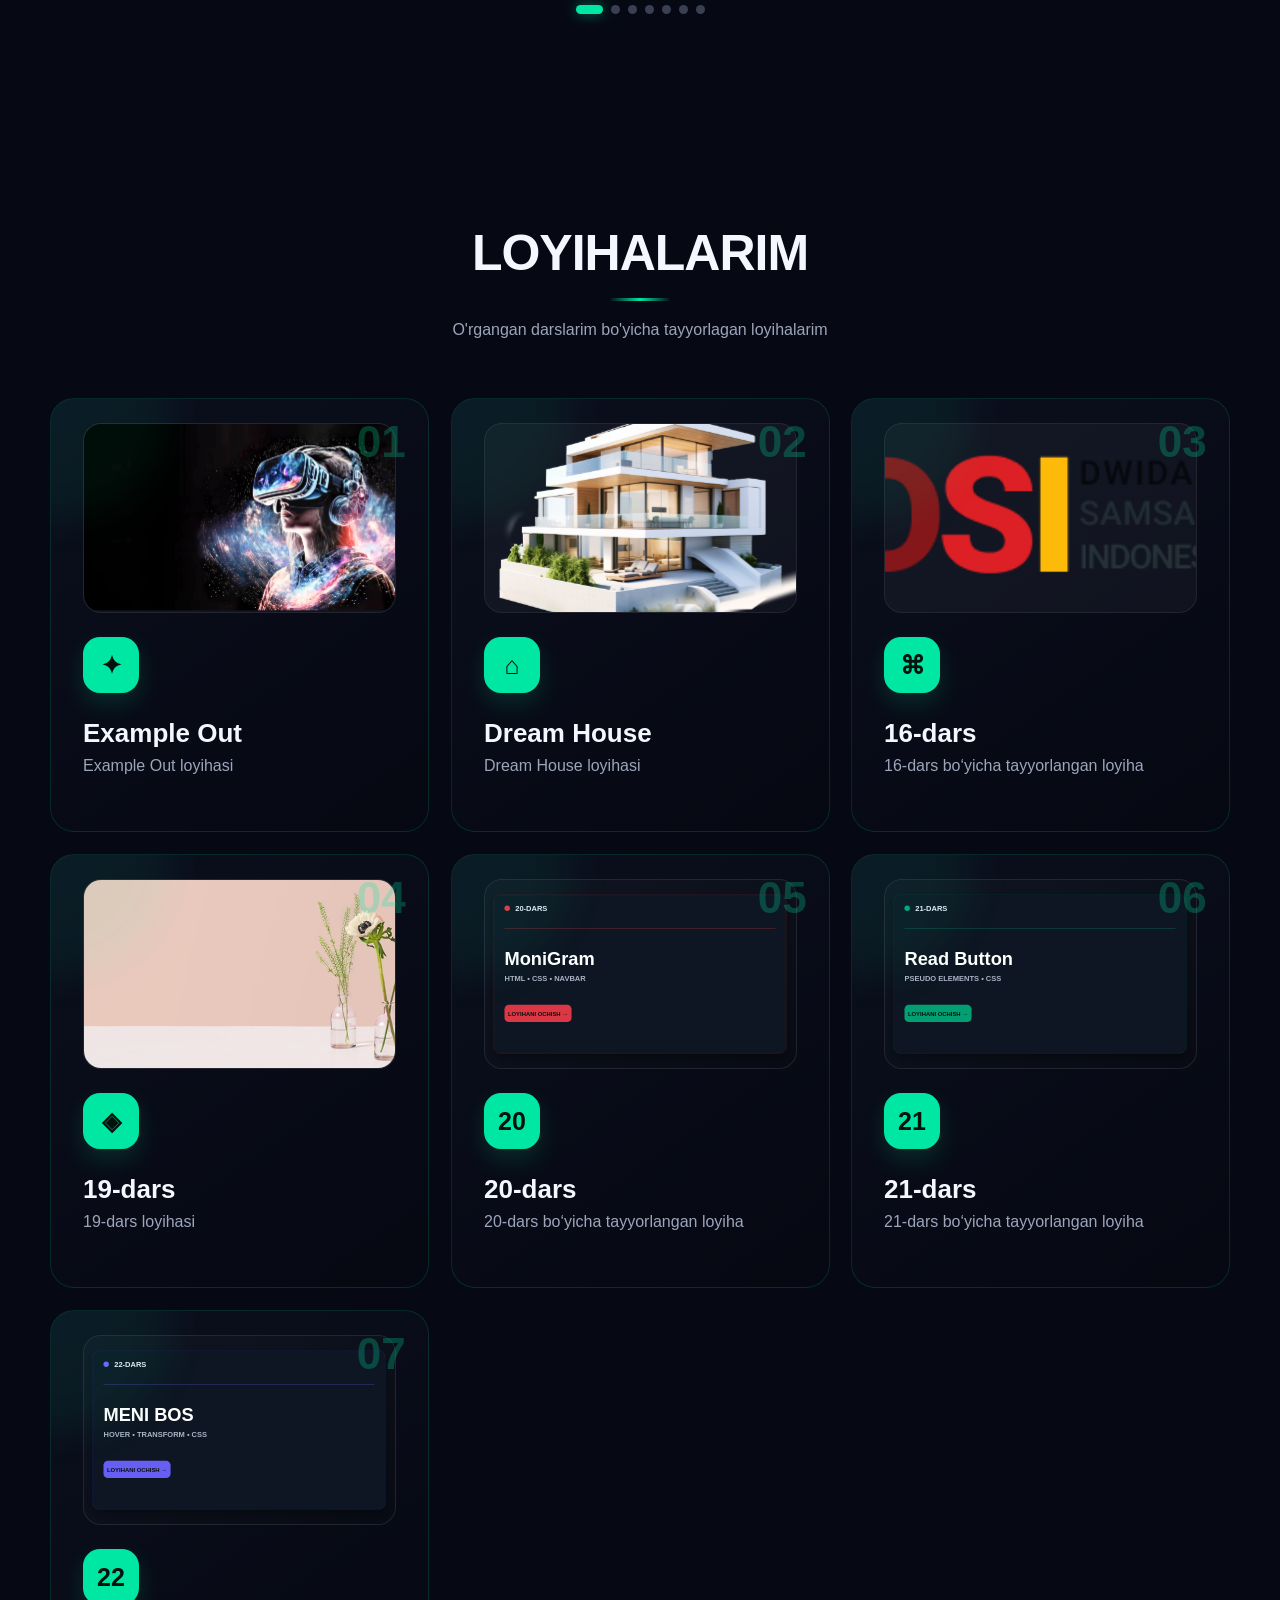
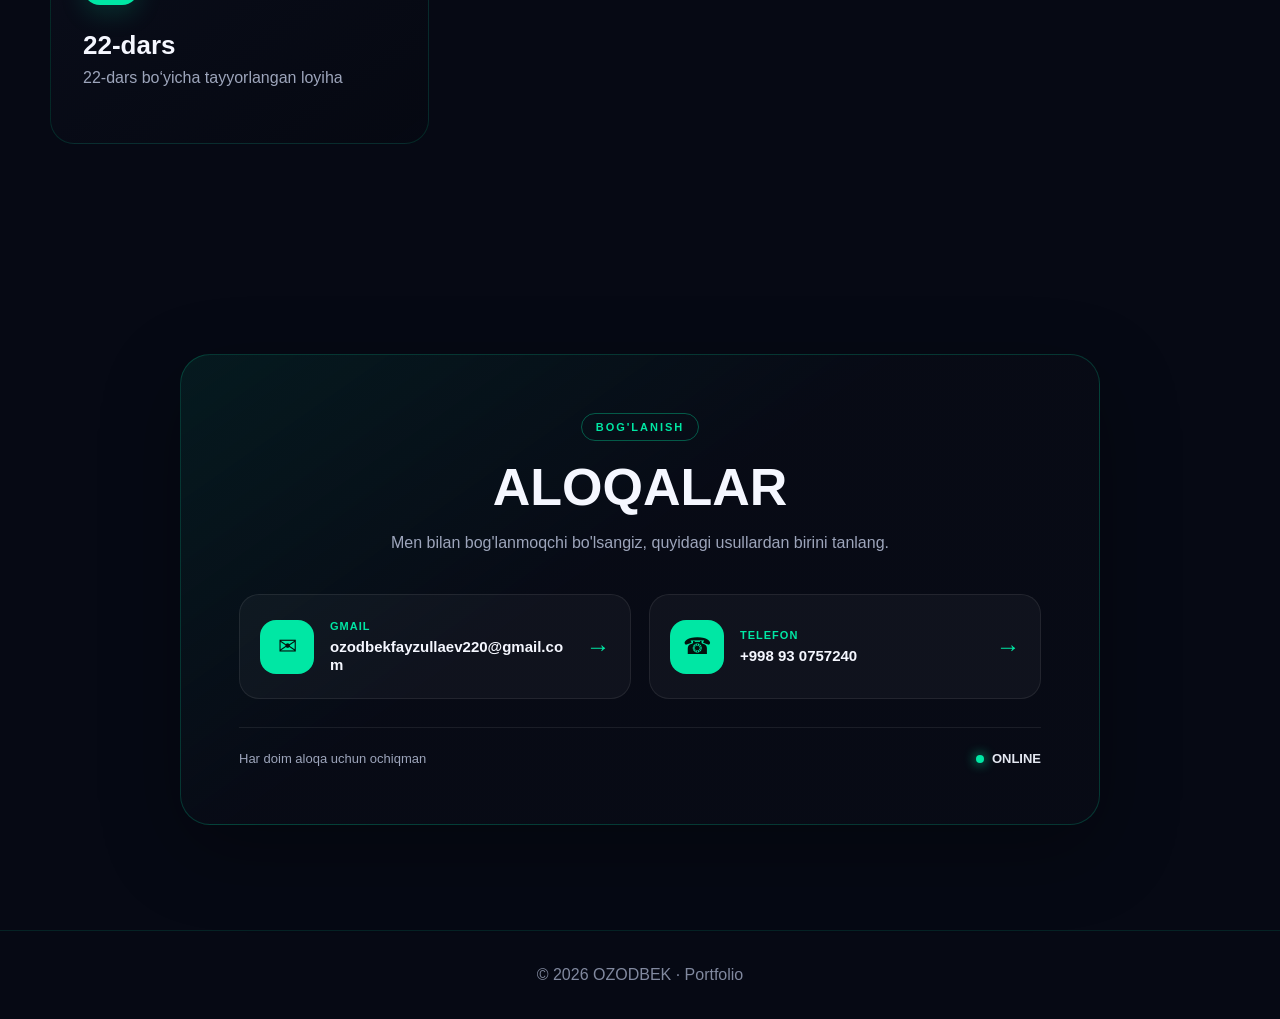
==== commit b55731b4: "project" ====
--- a/index.html
+++ b/index.html
@@ -20,8 +20,8 @@
 
       <nav class="nav__menu" aria-label="Asosiy menyu">
         <a href="#about">Men Haqimda</a>
-        <a href="#group">Sinfdoshlarim</a>
         <a href="#family">Oilam</a>
+         <a href="#group">Sinfdoshlarim</a>
         <a href="#projects">Loyihalarim</a>
         <a href="#contact">Bog'lanish</a>
       </nav>
@@ -75,6 +75,10 @@
       <div class="container">
         <h2 class="section-title" data-aos="fade-up">OILAM HAQIDA</h2>
         <div class="fam-grid">
+           <article class="fam-card" data-aos="fade-up" data-aos-delay="300">
+            <div class="fam-card__img"><img src="./dadam.jpg" alt="Dadam"></div>
+            <div class="fam-card__info"><h3>DADAM</h3><span>DADAM · 44 yosh</span><p>Harbiy, sport bilan shug'ullanadi</p></div>
+          </article>
           <article class="fam-card" data-aos="fade-up">
             <div class="fam-card__img"><img src="./oyim.jpg" alt="Oyim"></div>
             <div class="fam-card__info"><h3>LOLA</h3><span>OYIM · 37 yosh</span><p>Uy bekasi</p></div>
@@ -86,10 +90,6 @@
           <article class="fam-card" data-aos="fade-up" data-aos-delay="200">
             <div class="fam-card__img"><img src="./uka.jpg" alt="Ukam"></div>
             <div class="fam-card__info"><h3>OTABEK</h3><span>UKAM · 7 yosh</span><p>1-sinfda o'qiydi</p></div>
-          </article>
-          <article class="fam-card" data-aos="fade-up" data-aos-delay="300">
-            <div class="fam-card__img"><img src="./dadam.jpg" alt="Dadam"></div>
-            <div class="fam-card__info"><h3>DADAM</h3><span>DADAM · 42 yosh</span><p>Harbiy, sport bilan shug'ullanadi</p></div>
           </article>
         </div>
       </div>
@@ -168,8 +168,8 @@
             <div class="project-thumb"><img src="./projects/figma-2/hero image 1.svg" alt="Figma 2 loyiha rasmi"></div>
             <div class="project-number">02</div>
             <div class="project-icon">⌂</div>
-            <h3>Figma 2</h3>
-            <p>Figma 2 bo‘yicha tayyorlangan loyiha</p>
+            <h3>Dream House</h3>
+            <p>Dream House loyihasi</p>
           </article>
 
           <article class="project-card" data-aos="fade-up" data-aos-delay="60" tabindex="0" role="link" data-project="./projects/16-dars/index.html">
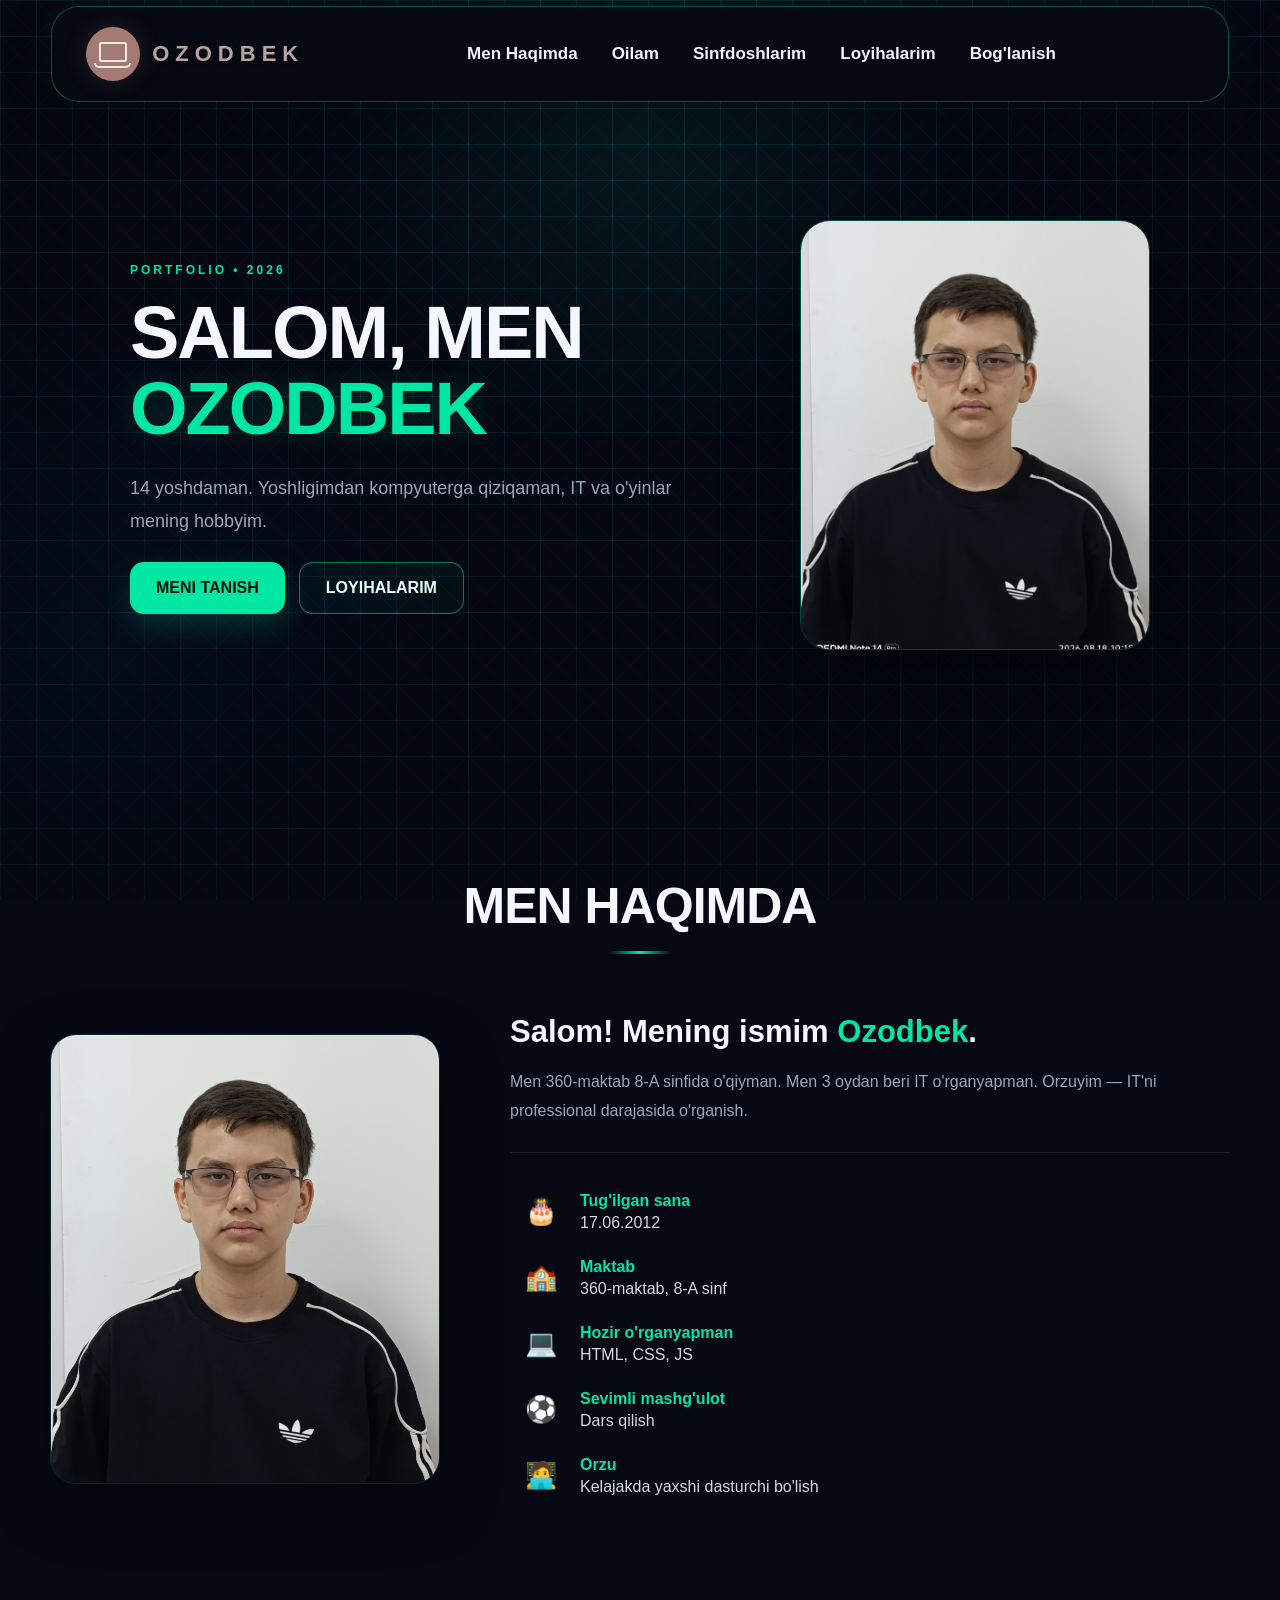
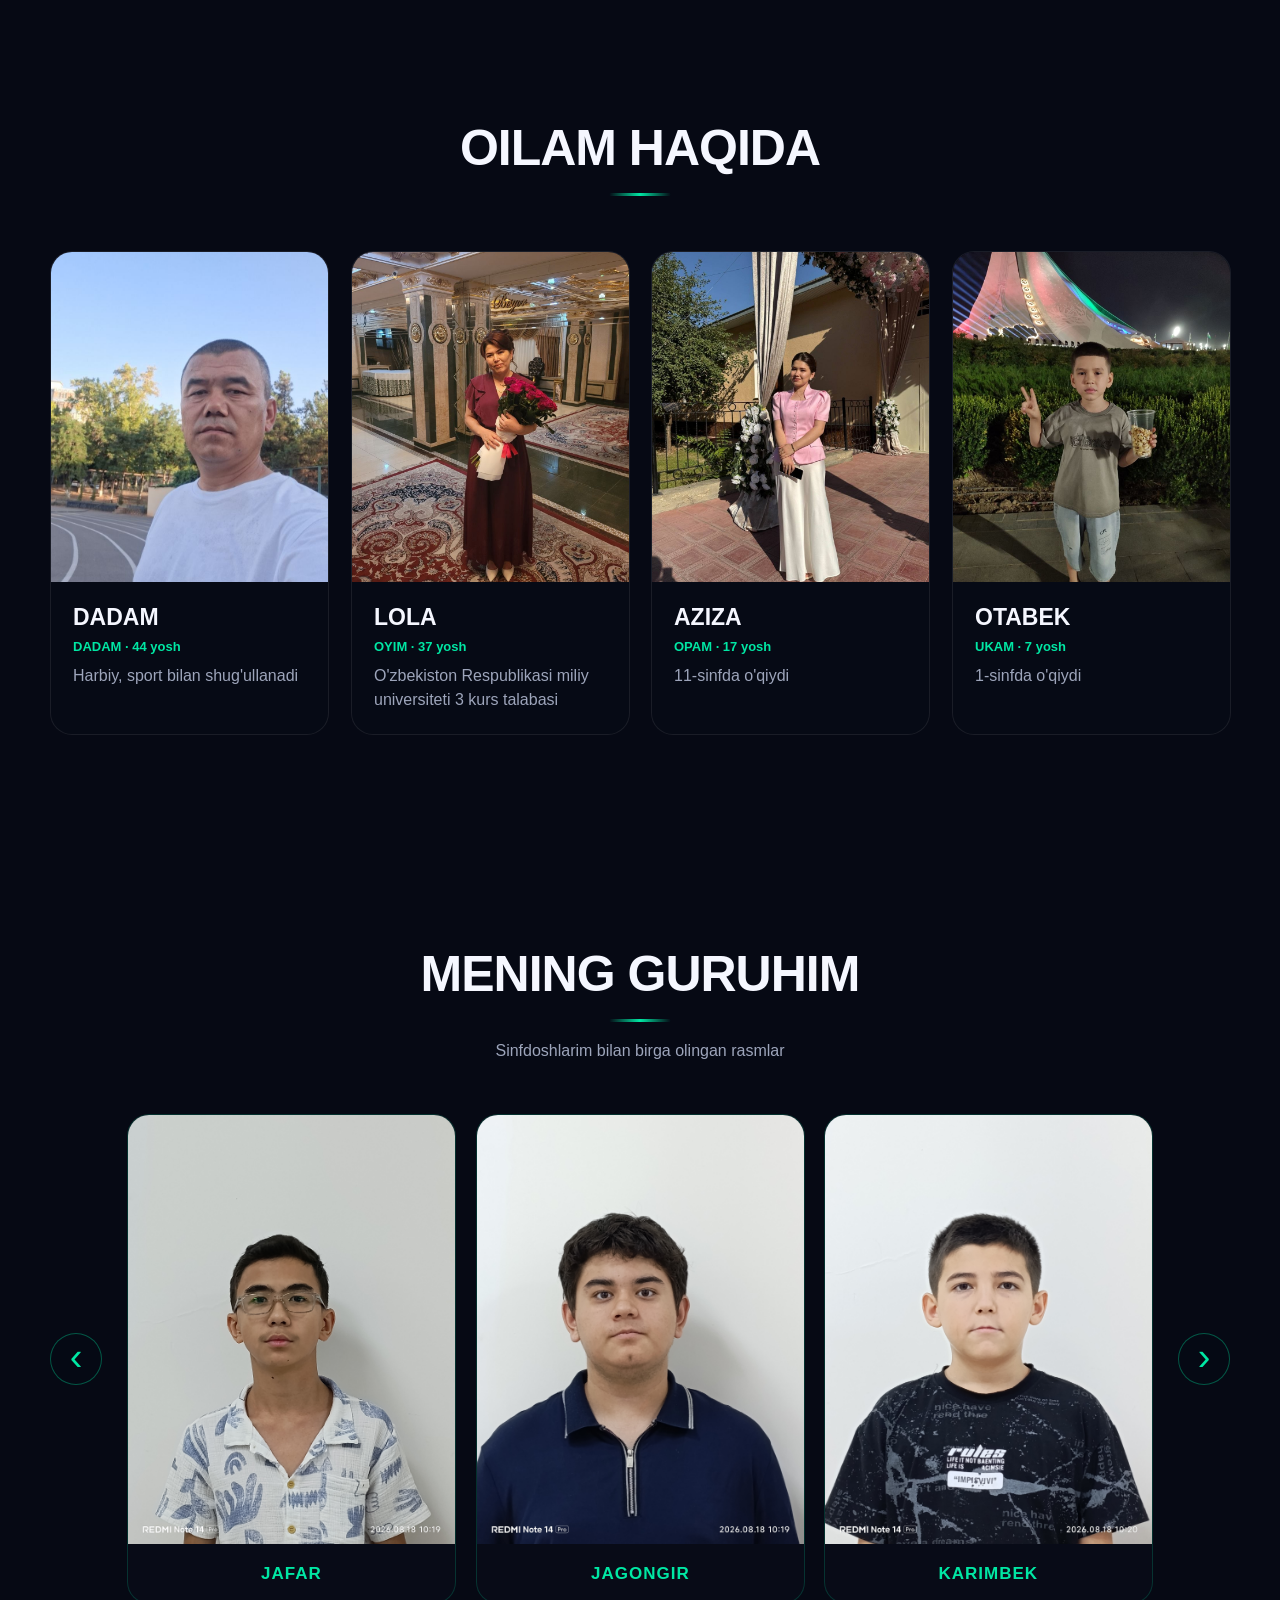
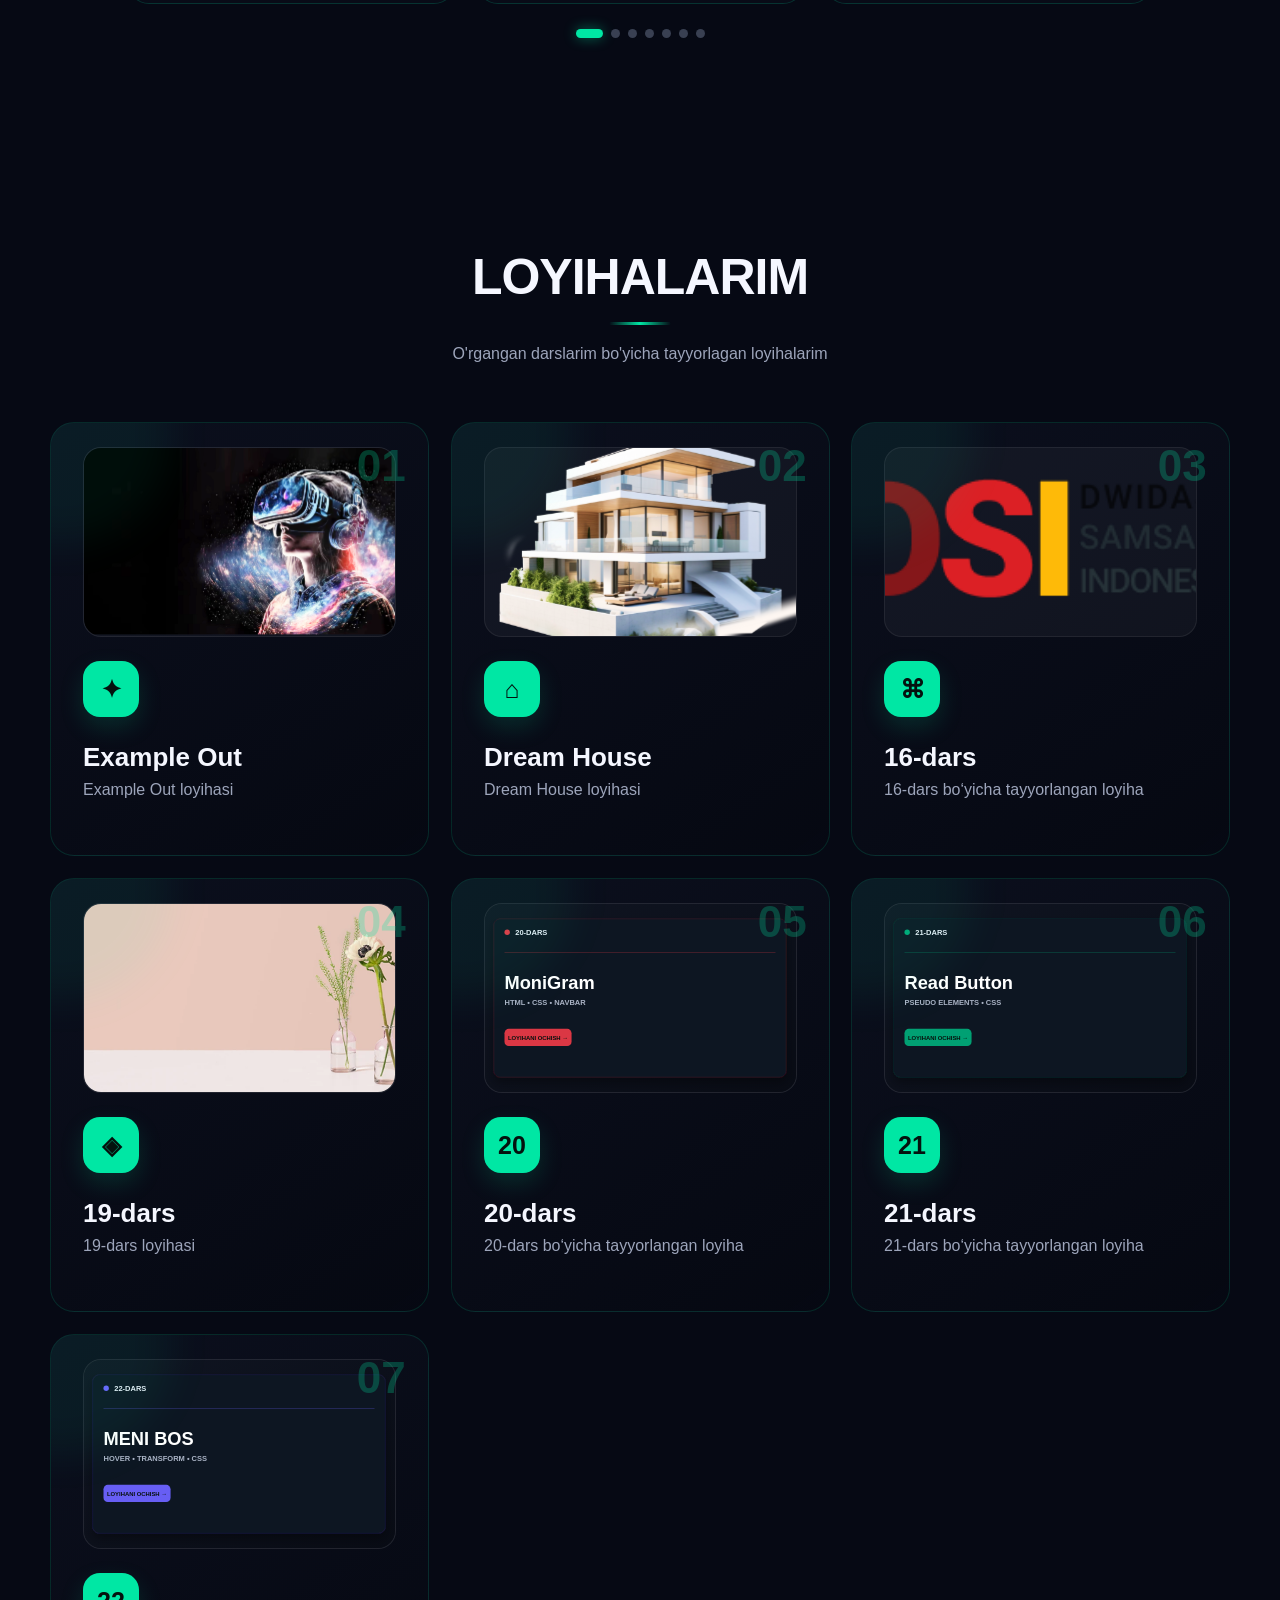
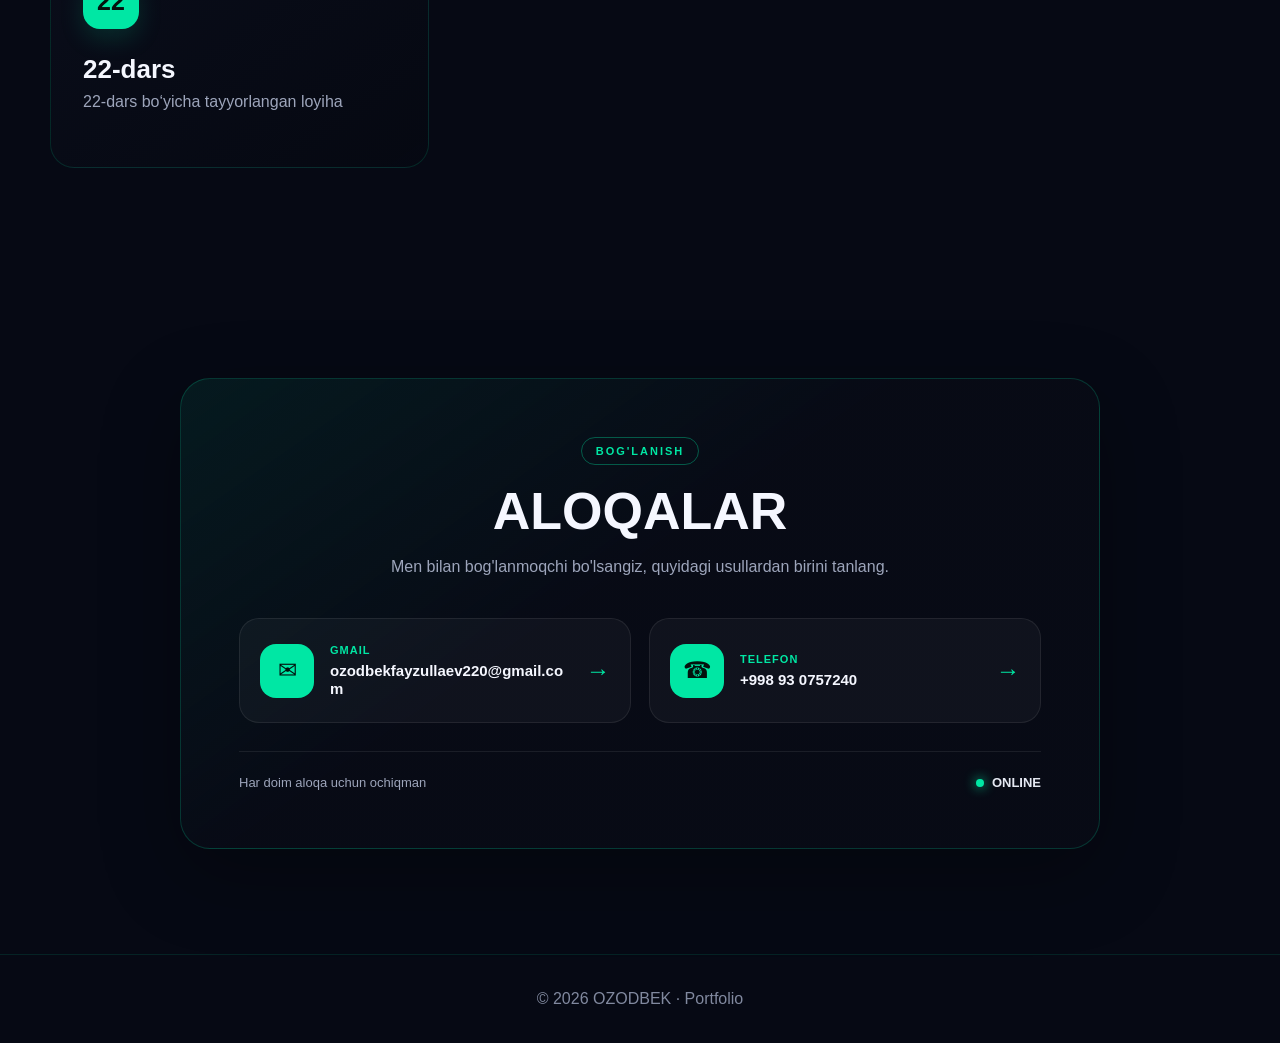
==== commit 68784450: "project" ====
--- a/index.html
+++ b/index.html
@@ -81,7 +81,7 @@
           </article>
           <article class="fam-card" data-aos="fade-up">
             <div class="fam-card__img"><img src="./oyim.jpg" alt="Oyim"></div>
-            <div class="fam-card__info"><h3>LOLA</h3><span>OYIM · 37 yosh</span><p>Uy bekasi</p></div>
+            <div class="fam-card__info"><h3>LOLA</h3><span>OYIM · 37 yosh</span><p>O'zbekiston Respublikasi miliy universiteti 3 kurs talabasi</p></div>
           </article>
           <article class="fam-card" data-aos="fade-up" data-aos-delay="100">
             <div class="fam-card__img"><img src="./opam.jpg" alt="Opam"></div>
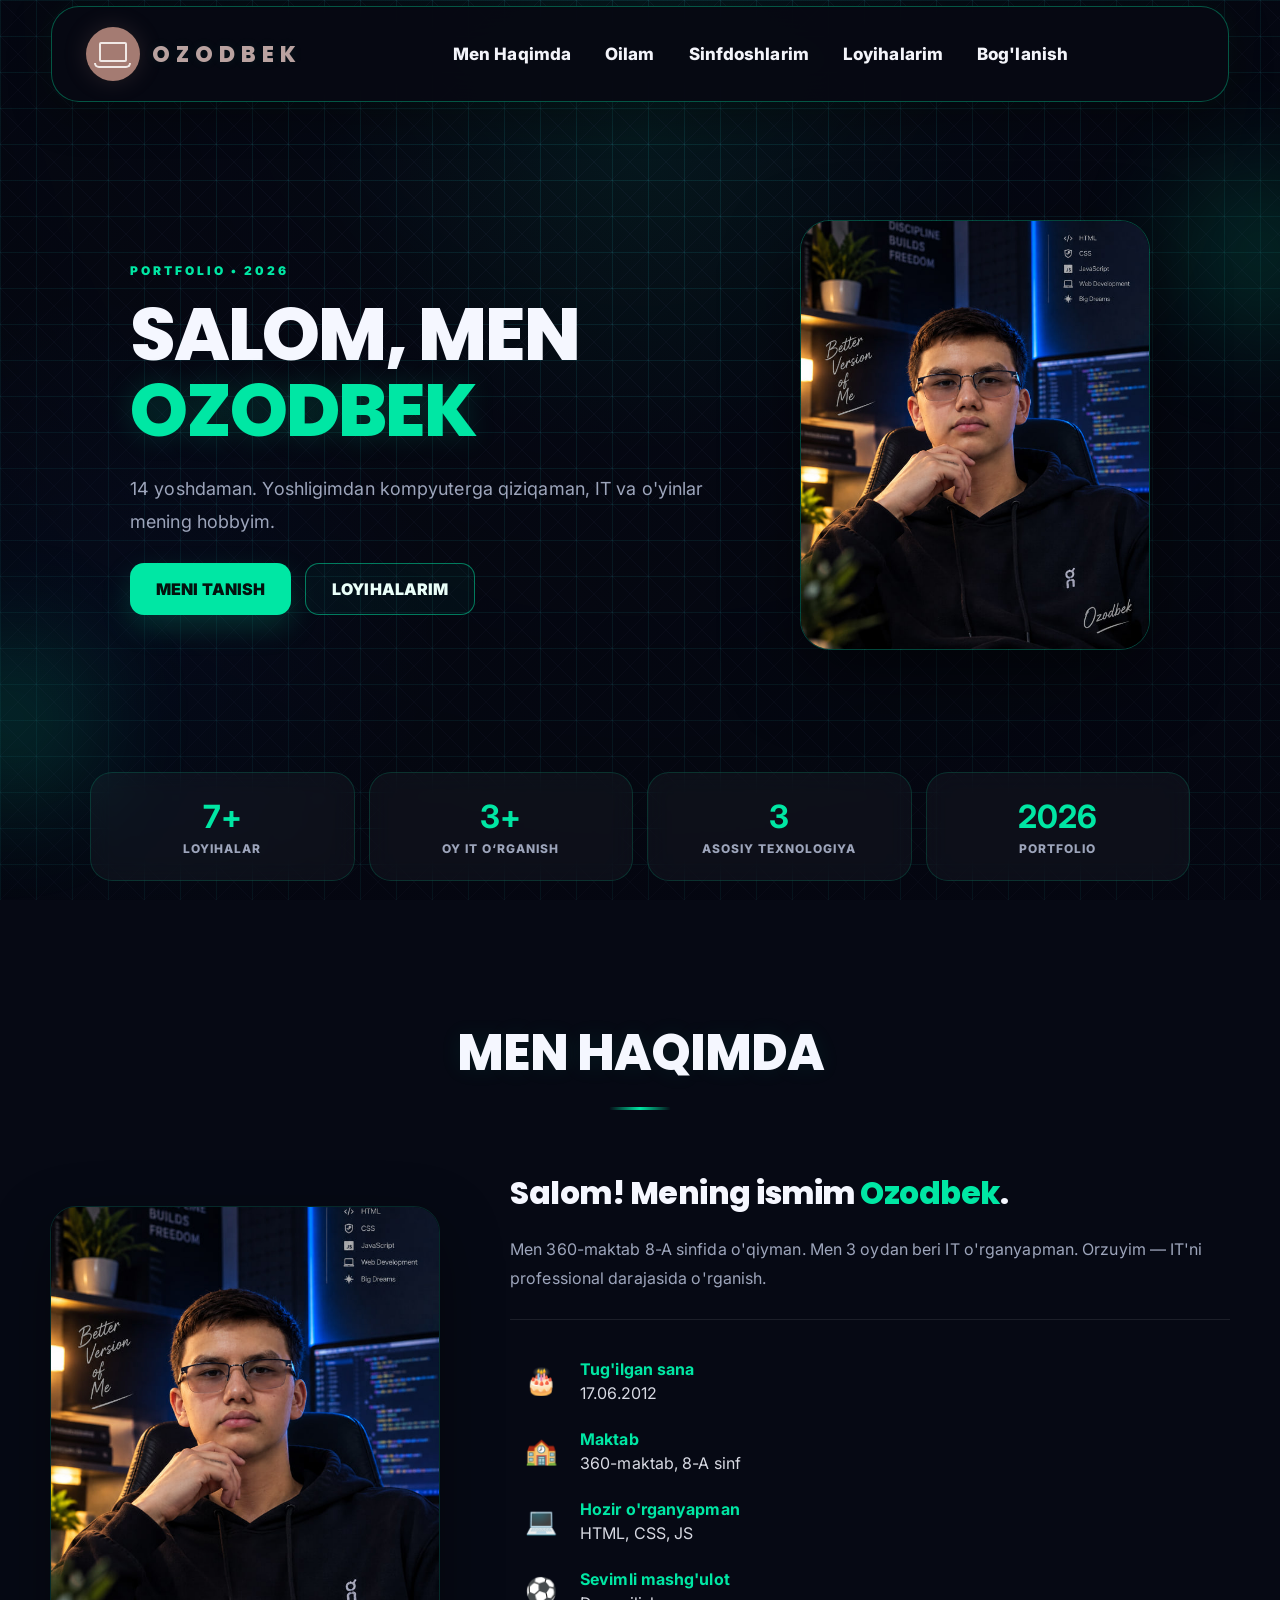
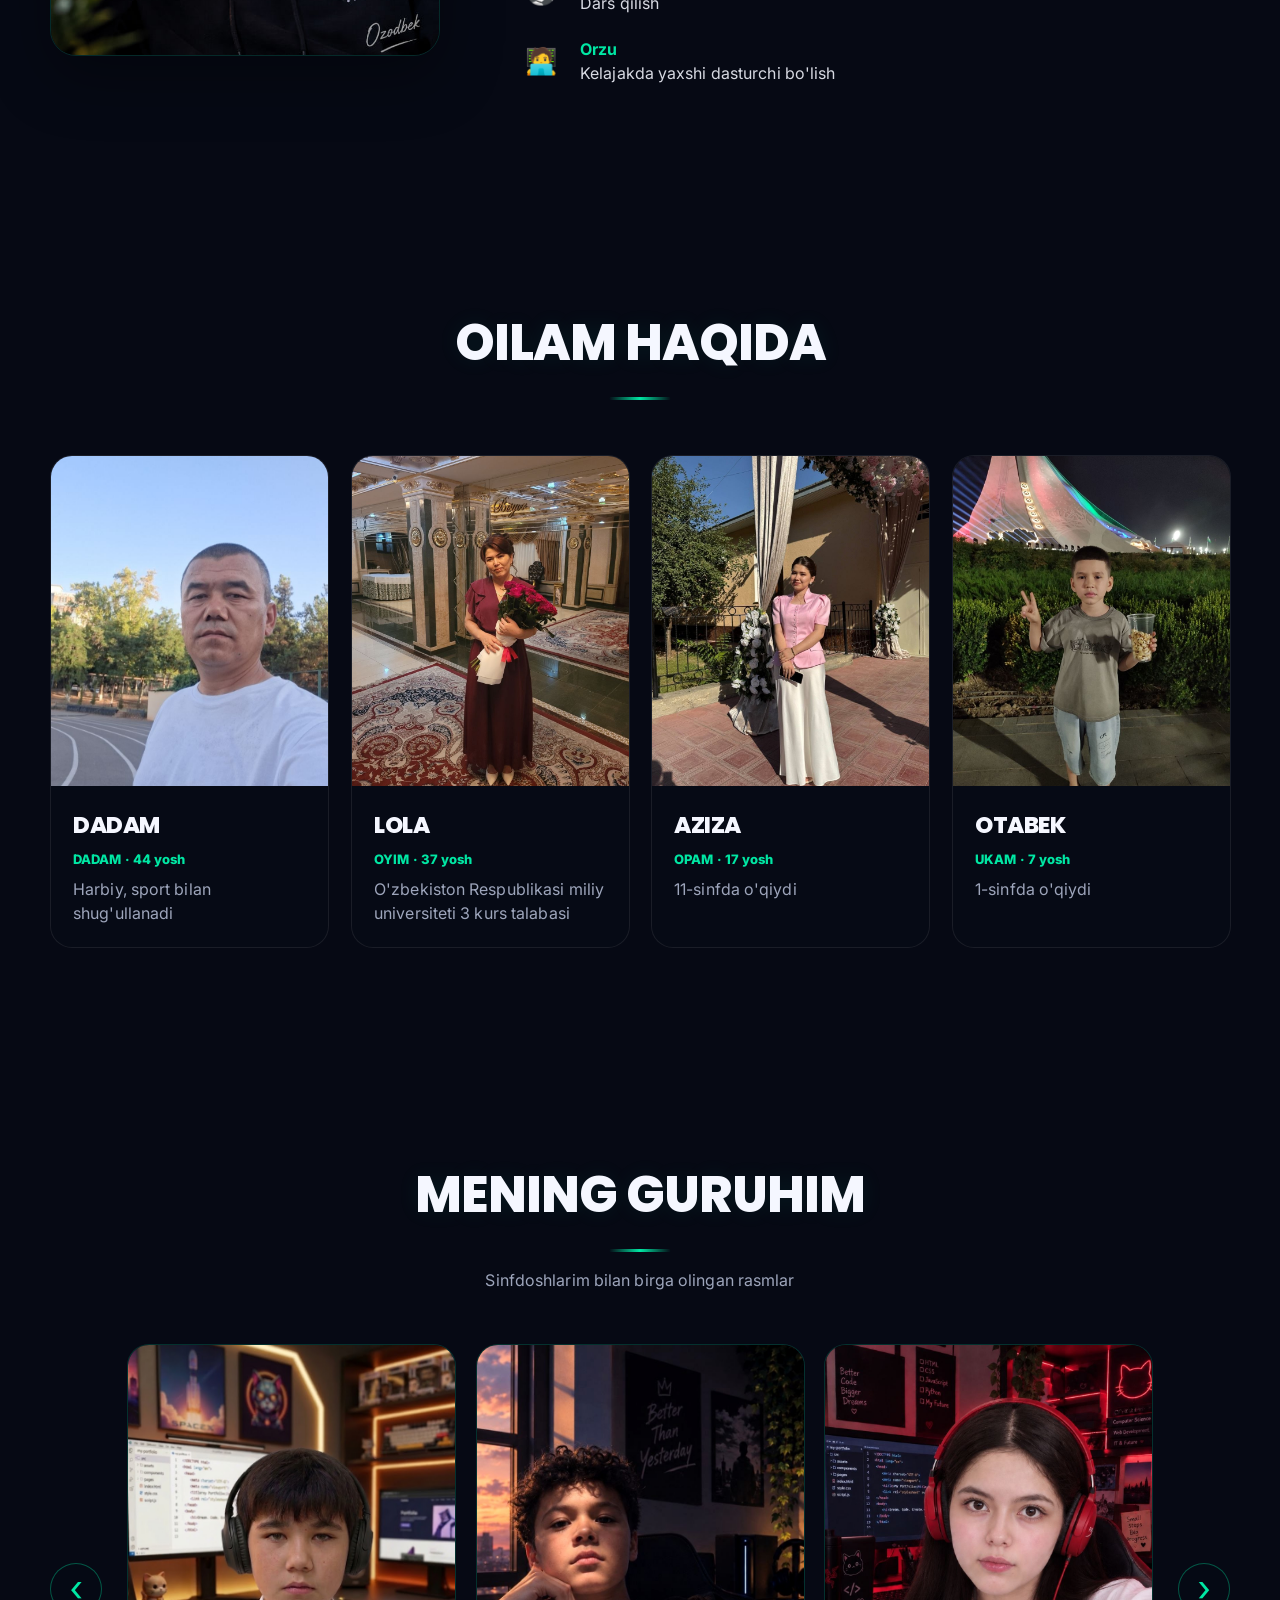
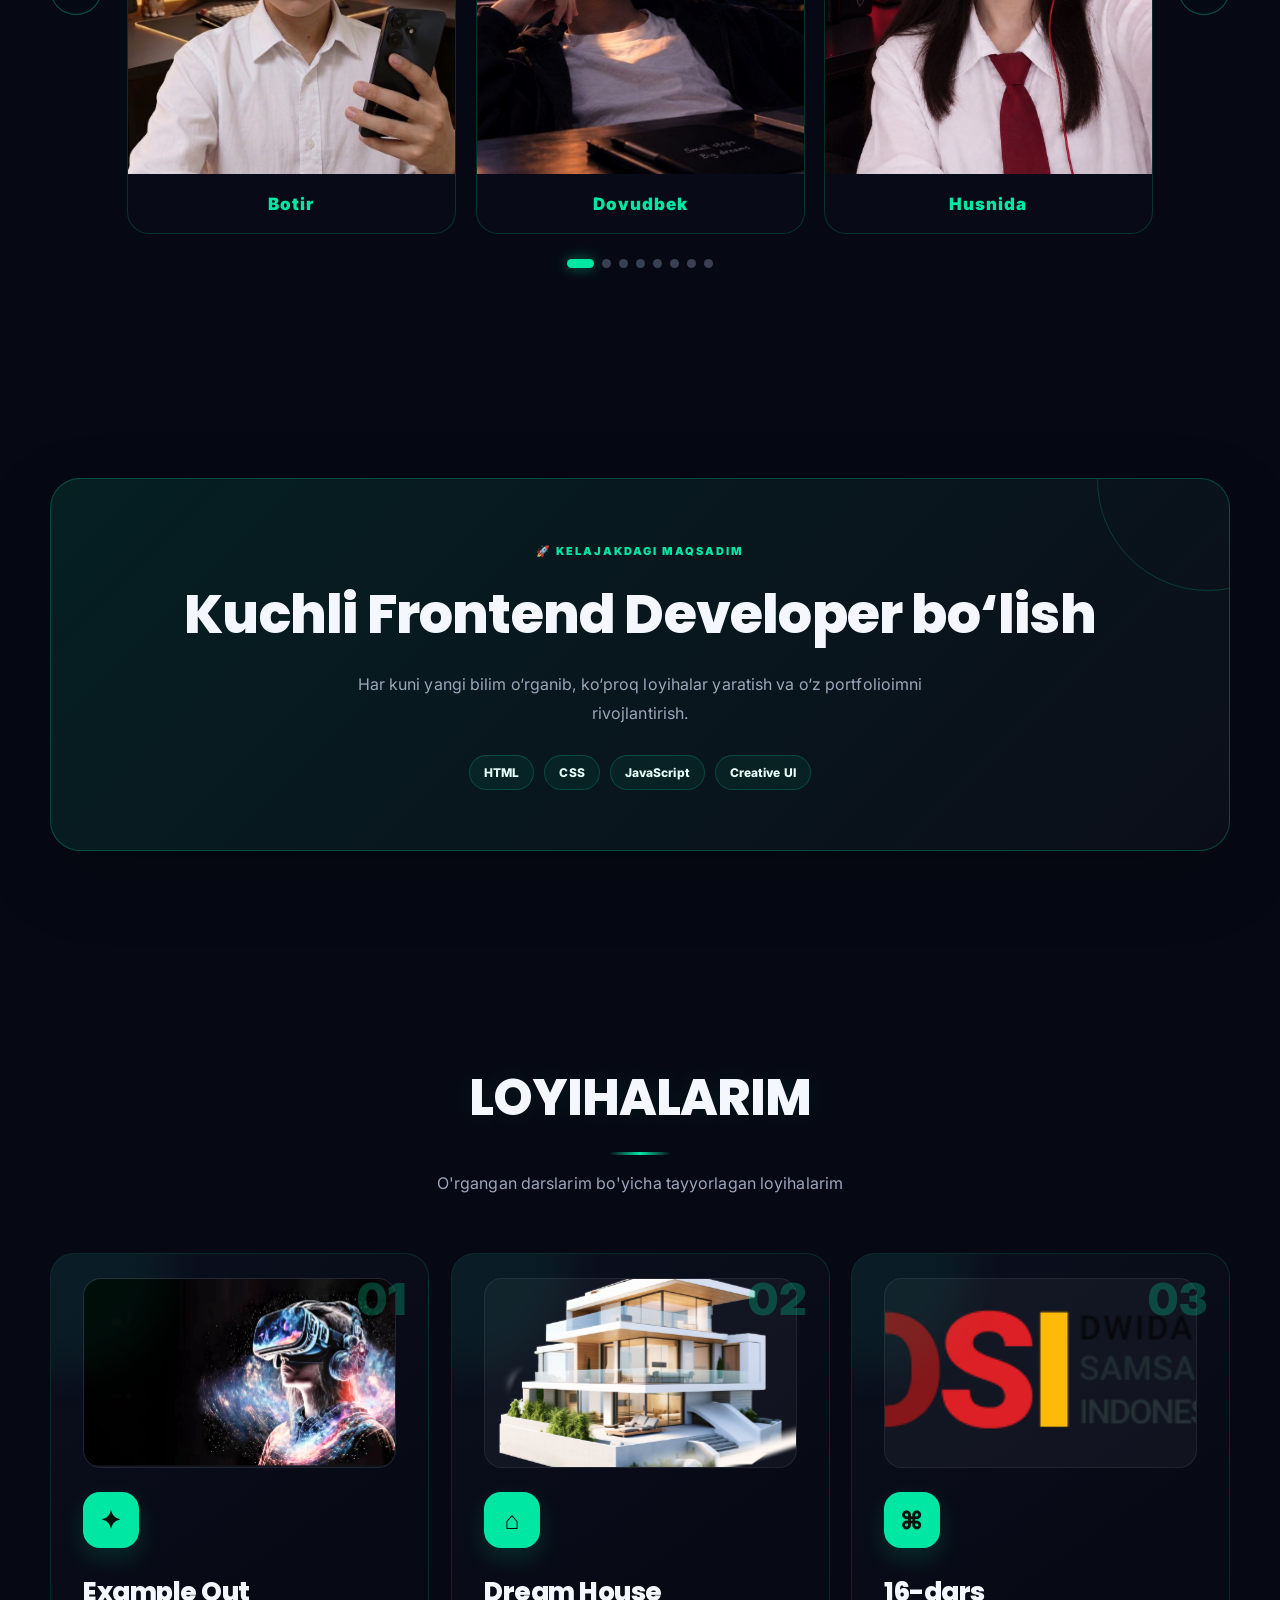
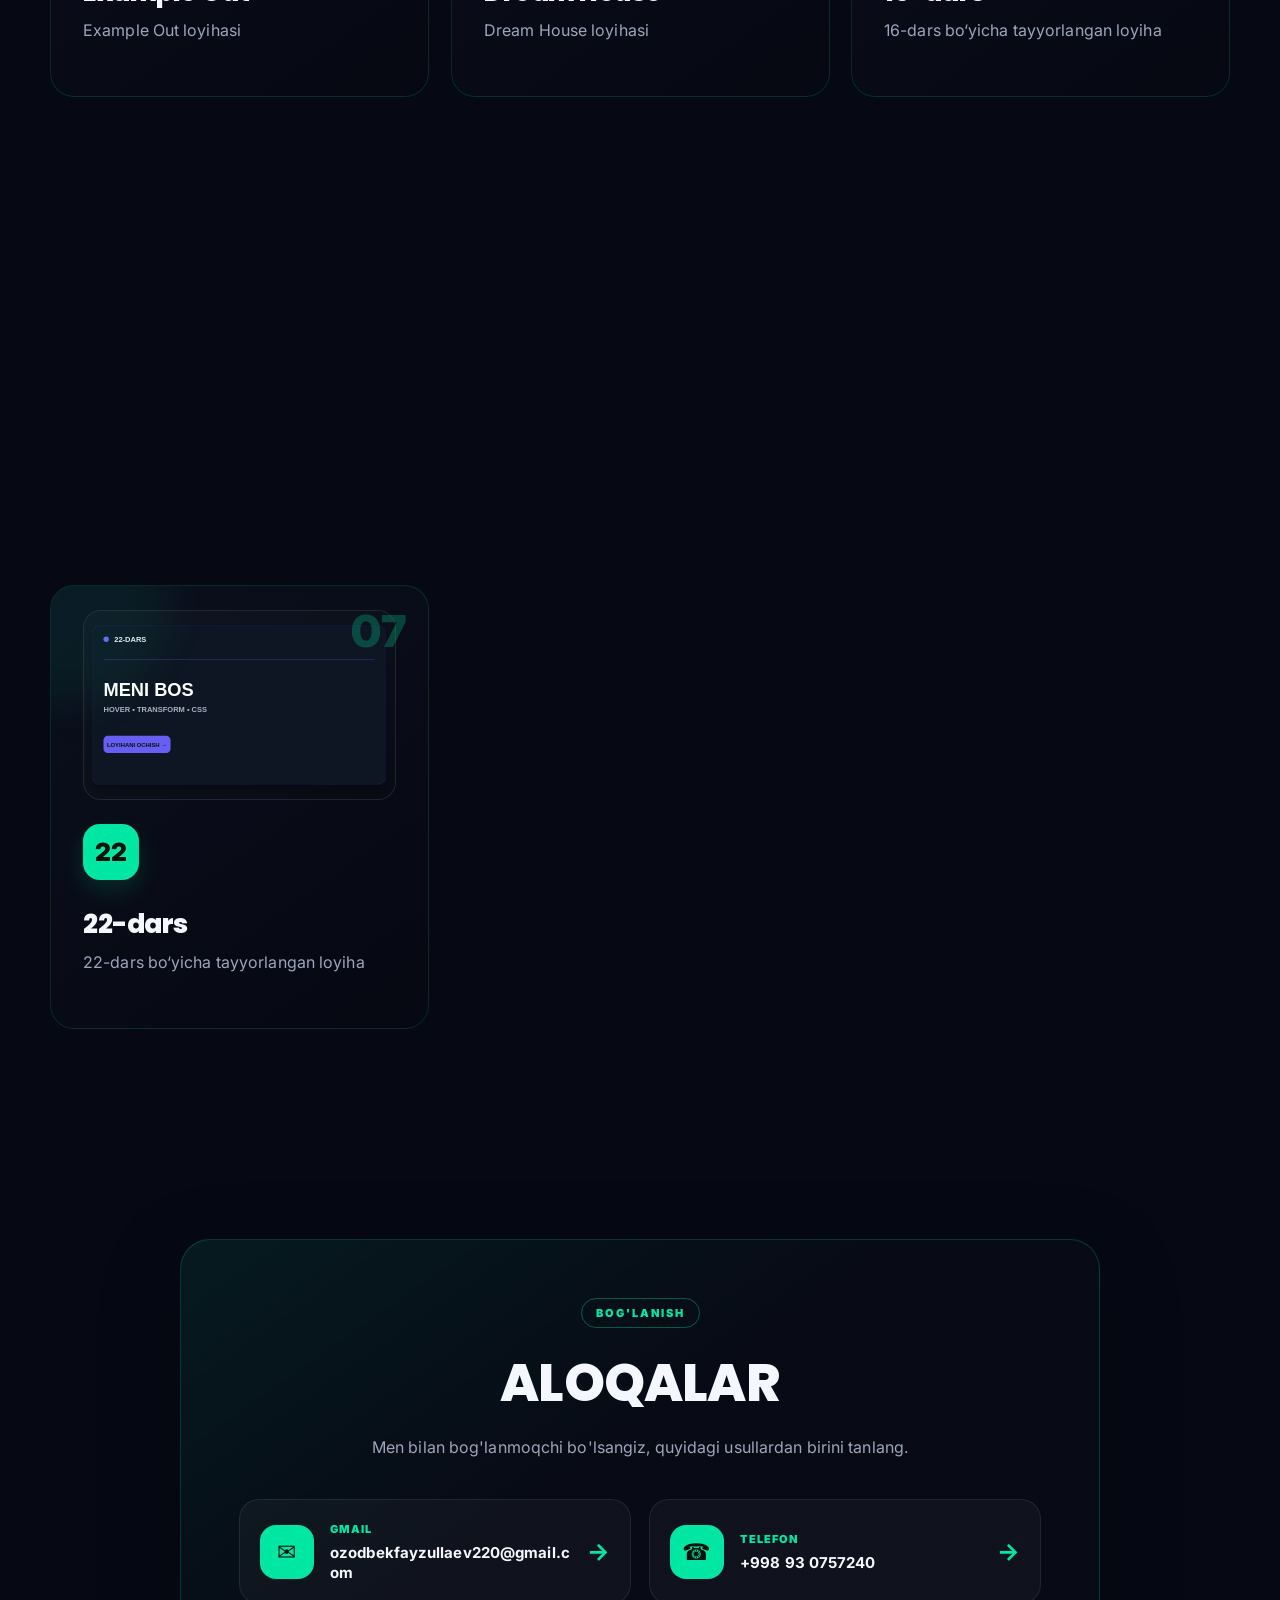
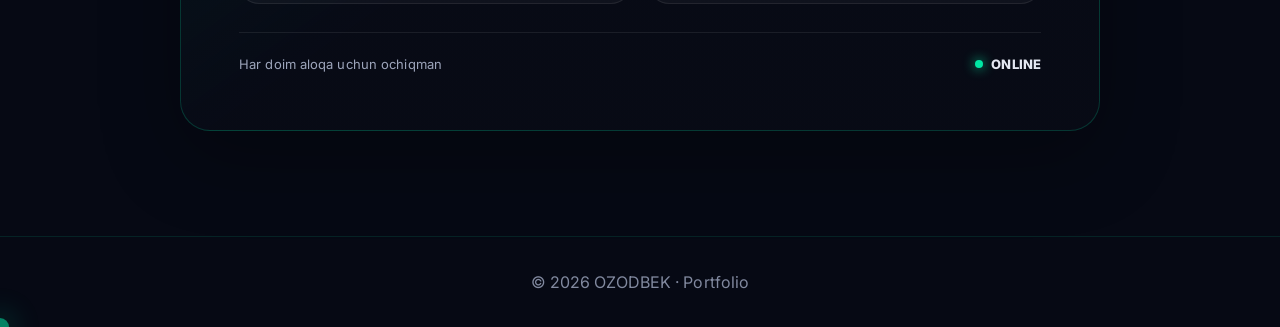
==== commit ded26f9a: "project" ====
--- a/index.html
+++ b/index.html
@@ -6,8 +6,14 @@
   <title>Ozodbek | Portfolio</title>
   <link rel="stylesheet" href="style.css">
   <link rel="stylesheet" href="https://unpkg.com/aos@2.3.4/dist/aos.css">
+    <link rel="preconnect" href="https://fonts.googleapis.com">
+    <link rel="preconnect" href="https://fonts.gstatic.com" crossorigin>
+    <link href="https://fonts.googleapis.com/css2?family=Inter:wght@400;500;600;700;800&family=Poppins:wght@400;500;600;700;800&display=swap" rel="stylesheet">
 </head>
 <body>
+  <div class="scroll-progress" aria-hidden="true"></div>
+  <div class="floating-orb orb-one" aria-hidden="true"></div>
+  <div class="floating-orb orb-two" aria-hidden="true"></div>
   <header class="nav">
     <div class="nav__wrapper">
       <a class="logo" href="#home" aria-label="Bosh sahifa">
@@ -33,7 +39,7 @@
       <div class="container">
         <div class="hero__wrapper">
           <div class="hero__image" data-aos="zoom-in">
-            <img class="me" src="./me.jpg" alt="Ozodbek rasmi">
+            <img class="me" src="./men 2.jpg" alt="Ozodbek rasmi">
           </div>
           <div class="hero__content" data-aos="fade-left">
             <span class="eyebrow">PORTFOLIO • 2026</span>
@@ -48,12 +54,21 @@
       </div>
     </section>
 
+    <section class="quick-stats" aria-label="Portfolio statistikasi" data-aos="fade-up">
+      <div class="stats-grid">
+        <div class="stat-card"><strong>7+</strong><span>Loyihalar</span></div>
+        <div class="stat-card"><strong>3+</strong><span>Oy IT o‘rganish</span></div>
+        <div class="stat-card"><strong>3</strong><span>Asosiy texnologiya</span></div>
+        <div class="stat-card"><strong>2026</strong><span>Portfolio</span></div>
+      </div>
+    </section>
+
     <section class="work section" id="about">
       <div class="container">
         <h2 class="section-title" data-aos="fade-up">MEN HAQIMDA</h2>
         <div class="work__text">
           <div data-aos="fade-right">
-            <img class="about-img" src="./me.jpg" alt="Ozodbek">
+            <img class="about-img" src="./men 2.jpg" alt="Ozodbek">
           </div>
           <div class="about-content" data-aos="fade-left">
             <h3>Salom! Mening ismim <span class="mee">Ozodbek</span>.</h3>
@@ -106,40 +121,44 @@
           <div class="carousel-window">
             <div class="carousel-track">
               <article class="group-slide">
-                <img src="./IMG_20260818_101908.jpg" alt="Guruh rasmi 1">
-                <div class="group-name">JAFAR</div>
-              </article>
-              <article class="group-slide">
-                <img src="./IMG_20260818_101935.jpg" alt="Guruh rasmi 2">
-                <div class="group-name">JAGONGIR</div>
-              </article>
-              <article class="group-slide">
-                <img src="./IMG_20260818_102011.jpg" alt="Guruh rasmi 3">
-                <div class="group-name">KARIMBEK</div>
-              </article>
-              <article class="group-slide">
-                <img src="./IMG_20260818_102049.jpg" alt="Guruh rasmi 4">
-                <div class="group-name">DAVLATBEK</div>
-              </article>
-              <article class="group-slide">
-                <img src="./IMG_20260818_102125.jpg" alt="Guruh rasmi 5">
-                <div class="group-name">AZIZHOJA</div>
-              </article>
-              <article class="group-slide">
-                <img src="./IMG_20260818_102222.jpg" alt="Guruh rasmi 6">
-                <div class="group-name">ABDUVOID</div>
-              </article>
-              <article class="group-slide">
-                <img src="./IMG_20260818_102236.jpg" alt="Guruh rasmi 7">
-                <div class="group-name">SHOHRUX</div>
-              </article>
-              <article class="group-slide">
-                <img src="./IMG_20260818_102345.jpg" alt="Guruh rasmi 8">
-                <div class="group-name">MUHAMMADAMIN</div>
-              </article>
-              <article class="group-slide">
-                <img src="./IMG_20260818_102405.jpg" alt="Guruh rasmi 9">
-                <div class="group-name">ABDURAHMON</div>
+                <img src="./botir.jpg" alt="Guruh rasmi 1">
+                <div class="group-name">Botir</div>
+              </article>
+              <article class="group-slide">
+                <img src="./dovudbek.jpg" alt="Guruh rasmi 2">
+                <div class="group-name">Dovudbek</div>
+              </article>
+              <article class="group-slide">
+                <img src="./Husnida.jpg" alt="Guruh rasmi 3">
+                <div class="group-name">Husnida</div>
+              </article>
+              <article class="group-slide">
+                <img src="./javar.jpg" alt="Guruh rasmi 4">
+                <div class="group-name">Jafar</div>
+              </article>
+              <article class="group-slide">
+                <img src="./Javohir.jpg" alt="Guruh rasmi 5">
+                <div class="group-name">Javohir</div>
+              </article>
+              <article class="group-slide">
+                <img src="./muhammadali 2.jpg" alt="Guruh rasmi 6">
+                <div class="group-name">Muhammadali</div>
+              </article>
+              <article class="group-slide">
+                <img src="./muhammadali.jpg" alt="Guruh rasmi 7">
+                <div class="group-name">Muhammadali</div>
+              </article>
+              <article class="group-slide">
+                <img src="./shohrux.jpg" alt="Guruh rasmi 9">
+                <div class="group-name">Shohrux</div>
+              </article>
+              <article class="group-slide">
+                <img src="./shoxjahon.jpg" alt="Guruh rasmi 9">
+                <div class="group-name">Shoxjahon</div>
+              </article>
+              <article class="group-slide">
+                <img src="./sunnat.jpg" alt="Guruh rasmi 9">
+                <div class="group-name">Sunnat</div>
               </article>
             </div>
           </div>
@@ -147,6 +166,17 @@
           <button class="carousel-btn next" type="button" aria-label="Keyingi rasm">›</button>
         </div>
         <div class="carousel-dots" aria-label="Rasm tanlash"></div>
+      </div>
+    </section>
+
+    <section class="goals section" id="goals">
+      <div class="container">
+        <div class="goal-card" data-aos="zoom-in">
+          <span class="goal-label">🚀 KELAJAKDAGI MAQSADIM</span>
+          <h2>Kuchli Frontend Developer bo‘lish</h2>
+          <p>Har kuni yangi bilim o‘rganib, ko‘proq loyihalar yaratish va o‘z portfolioimni rivojlantirish.</p>
+          <div class="goal-pills"><span>HTML</span><span>CSS</span><span>JavaScript</span><span>Creative UI</span></div>
+        </div>
       </div>
     </section>
 
--- a/style.css
+++ b/style.css
@@ -1,3 +1,12 @@
+/* Google Fonts */
+html, body { font-family: "Poppins", "Inter", sans-serif; }
+
+body{letter-spacing:.1px}
+h1,h2,h3,.logo-name,.section-title{font-family:"Poppins",sans-serif;font-weight:800;letter-spacing:-.8px}
+p,.fact-list,.nav__menu a,.stat-card span,.goal-pills span,.contact-item{font-family:"Inter",sans-serif}
+.section-title{font-size:clamp(34px,5vw,52px);text-shadow:0 0 22px rgba(0,231,164,.08)}
+.hero h1{line-height:1.05;letter-spacing:-1.5px}
+.about-content h3,.fam-card h3,.project-card h3{letter-spacing:-.5px}
 
 *{box-sizing:border-box;margin:0;padding:0}
 html{scroll-behavior:smooth}
@@ -185,6 +194,7 @@
   min-width:33.333333%;
   padding:0 10px;
 }
+.group-slide:nth-child(2) img{object-position:center center;}
 .group-slide img{
   display:block;width:100%;height:430px;object-fit:cover;
   border-radius:22px 22px 0 0;
@@ -311,12 +321,14 @@
   .about-img{height:390px}.fam-grid{grid-template-columns:1fr 1fr;gap:14px}.fam-card__img{height:260px}.fam-card__info{padding:17px}
   .fam-card h3{font-size:19px}.fam-card span{font-size:11px}
   .carousel{gap:5px}.carousel-btn{flex-basis:42px;width:42px;height:42px;font-size:30px}
-  .group-slide{min-width:100%;padding:0 5px}.group-slide img{height:480px}
+  .group-slide{min-width:100%;padding:0 5px}.group-slide:nth-child(2) img{object-position:center center;}
+.group-slide img{height:480px}
   .projects-grid{grid-template-columns:1fr;gap:16px}.contact-card{padding:34px 20px}.contact-grid{grid-template-columns:1fr}.contact-bottom{flex-direction:column;align-items:flex-start}
 }
 @media(max-width:430px){
   .logo-name{display:none}.fam-grid{grid-template-columns:1fr}.fam-card__img{height:340px}
-  .group-slide img{height:440px}.hero h1{font-size:43px}
+  .group-slide:nth-child(2) img{object-position:center center;}
+.group-slide img{height:440px}.hero h1{font-size:43px}
 }
 @media(prefers-reduced-motion:reduce){
   *,*::before,*::after{animation:none!important;transition:none!important;scroll-behavior:auto!important}
@@ -331,3 +343,15 @@
 
 /* Header width adjustment */
 header { width:min(92%,1370px); margin-left:auto; margin-right:auto; box-sizing:border-box; }
+
+/* === Creative portfolio upgrades === */
+html{scroll-behavior:smooth}
+body{overflow-x:hidden}
+.scroll-progress{position:fixed;top:0;left:0;width:0;height:4px;background:var(--accent);box-shadow:0 0 18px var(--accent);z-index:9999}
+.floating-orb{position:fixed;width:180px;height:180px;border-radius:50%;pointer-events:none;filter:blur(55px);opacity:.14;background:var(--accent);z-index:-1;animation:orbFloat 8s ease-in-out infinite}
+.orb-one{top:18%;right:-70px}.orb-two{bottom:10%;left:-80px;animation-delay:-4s}
+@keyframes orbFloat{50%{transform:translate(25px,-35px) scale(1.15)}}
+.quick-stats{padding:0 20px 30px;position:relative;z-index:2}.stats-grid{width:min(1100px,100%);margin:auto;display:grid;grid-template-columns:repeat(4,1fr);gap:14px}.stat-card{padding:24px;border:1px solid rgba(0,231,164,.16);border-radius:22px;background:rgba(255,255,255,.035);backdrop-filter:blur(12px);text-align:center;transition:.35s}.stat-card:hover{transform:translateY(-8px);border-color:rgba(0,231,164,.55);box-shadow:0 15px 40px rgba(0,0,0,.2)}.stat-card strong{display:block;font-size:32px;color:var(--accent)}.stat-card span{display:block;margin-top:5px;color:var(--muted);font-size:12px;font-weight:800;letter-spacing:1px;text-transform:uppercase}
+.goal-card{position:relative;overflow:hidden;text-align:center;padding:60px 35px;border-radius:30px;border:1px solid rgba(0,231,164,.25);background:linear-gradient(135deg,rgba(0,231,164,.1),rgba(255,255,255,.025));box-shadow:0 25px 70px rgba(0,0,0,.22)}.goal-card:before{content:"";position:absolute;width:220px;height:220px;border:1px solid rgba(0,231,164,.2);border-radius:50%;right:-90px;top:-110px}.goal-label{color:var(--accent);font-size:11px;font-weight:900;letter-spacing:2px}.goal-card h2{font-size:clamp(30px,5vw,54px);margin:15px 0}.goal-card p{max-width:650px;margin:auto;color:var(--muted);line-height:1.8}.goal-pills{display:flex;justify-content:center;flex-wrap:wrap;gap:10px;margin-top:28px}.goal-pills span{padding:9px 14px;border-radius:999px;border:1px solid rgba(0,231,164,.2);color:#e8fff9;background:rgba(0,231,164,.06);font-size:12px;font-weight:800}
+@media(max-width:760px){.stats-grid{grid-template-columns:repeat(2,1fr)}.goal-card{padding:45px 22px}}
+.cursor-glow{position:fixed;width:18px;height:18px;border-radius:50%;background:var(--accent);box-shadow:0 0 28px 8px rgba(0,231,164,.25);pointer-events:none;transform:translate(-50%,-50%);z-index:9998;opacity:.55;transition:opacity .2s}
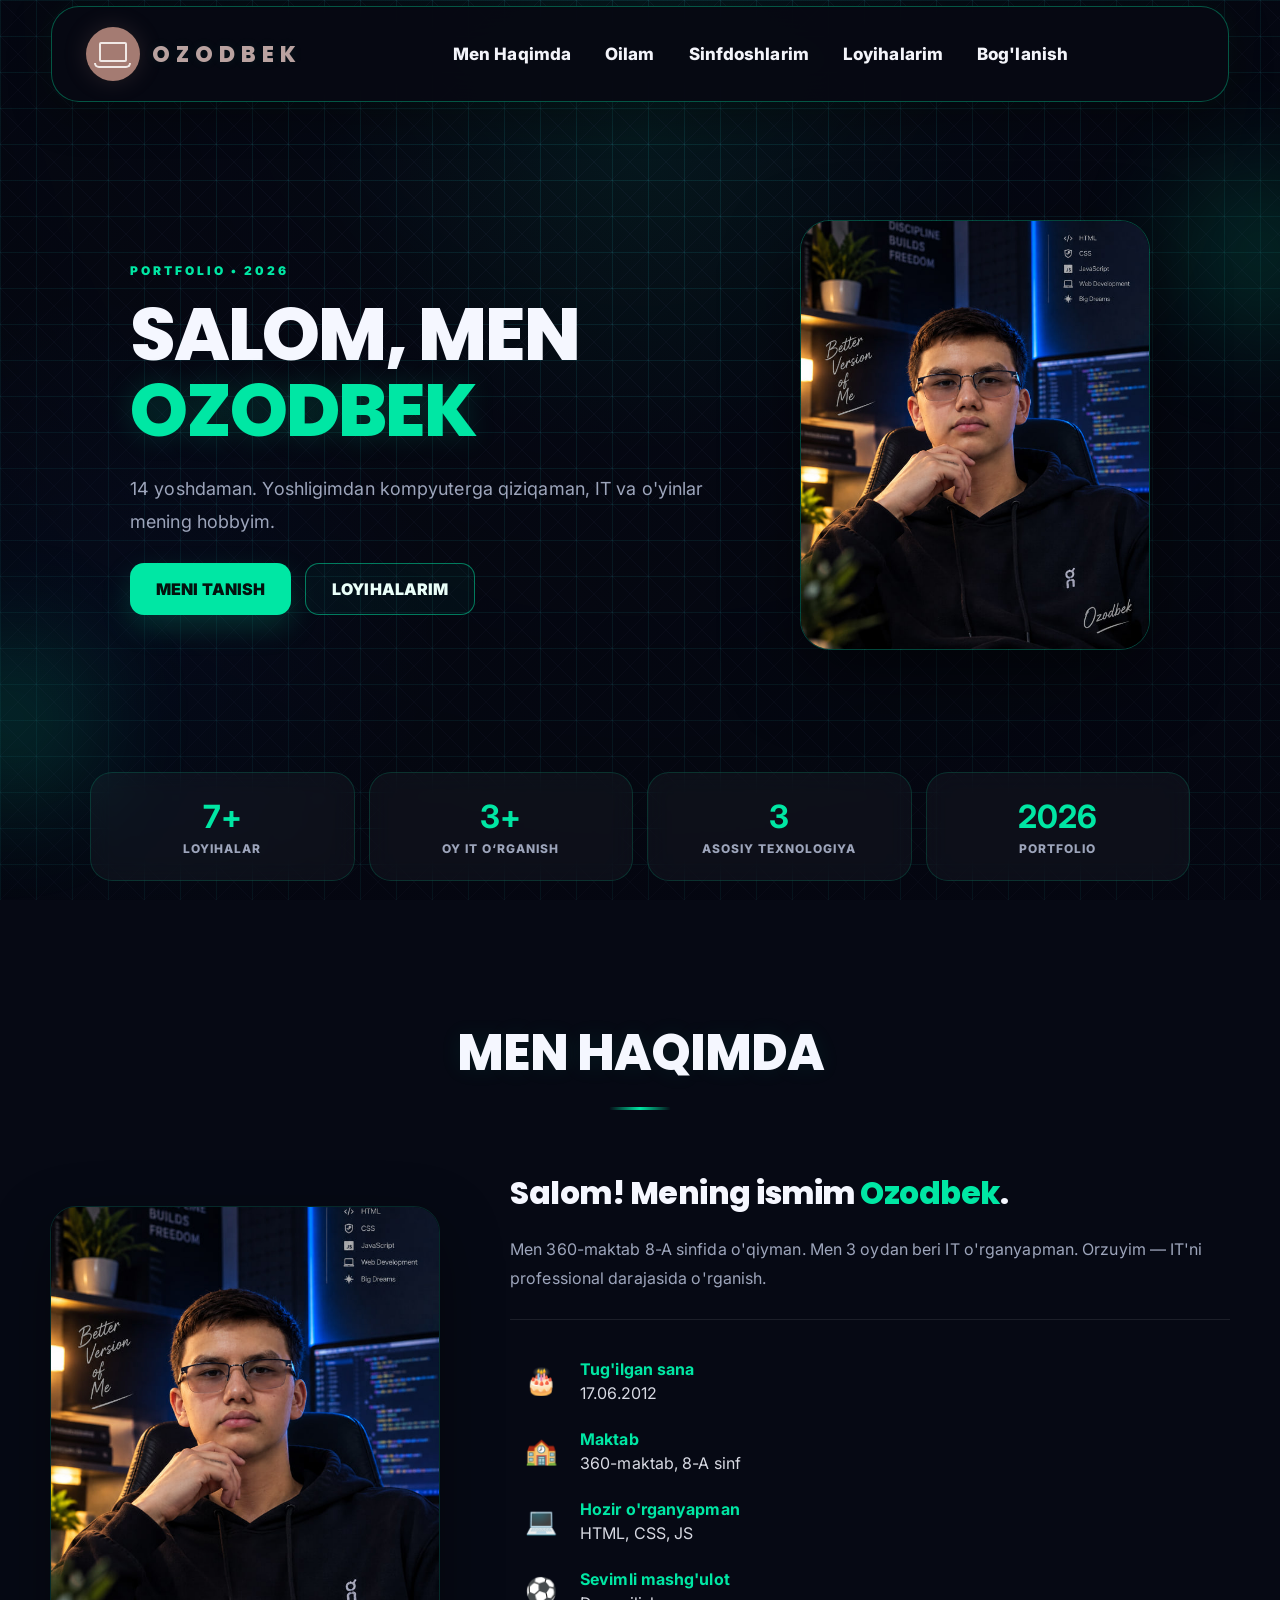
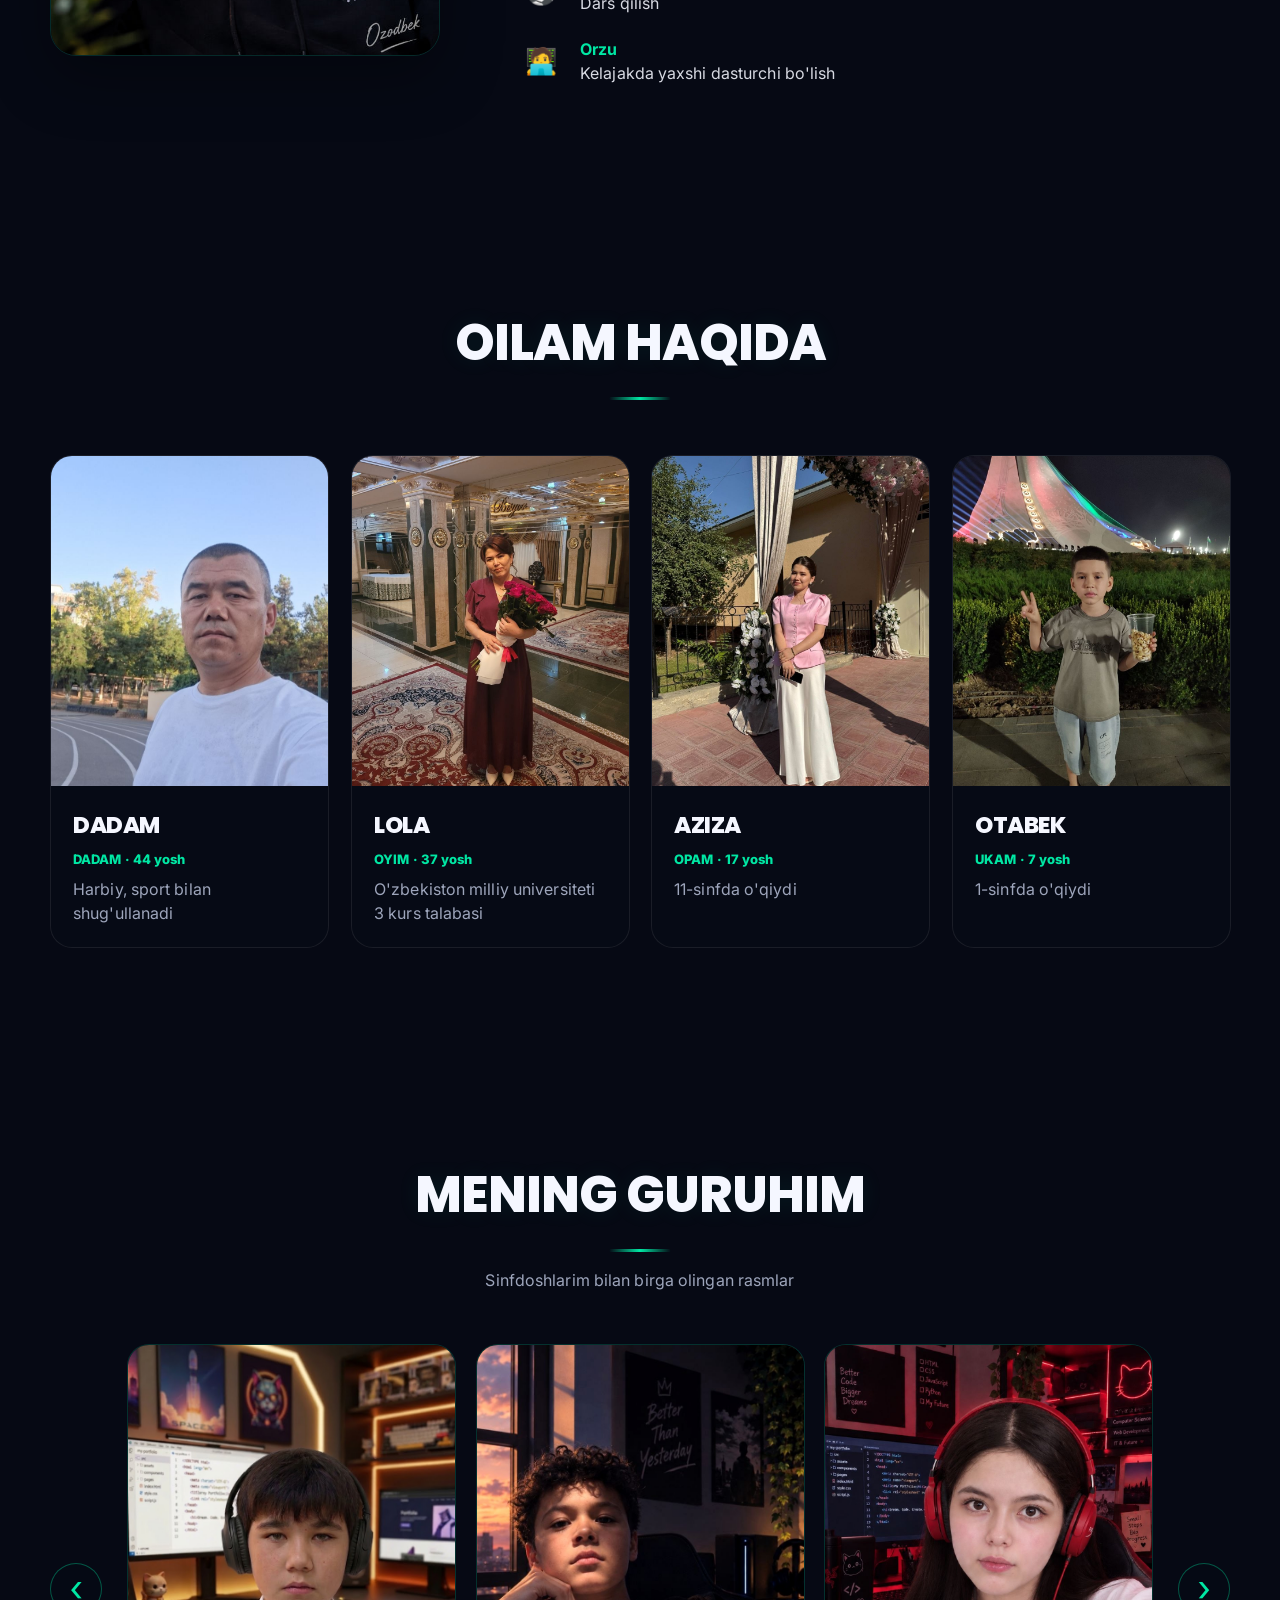
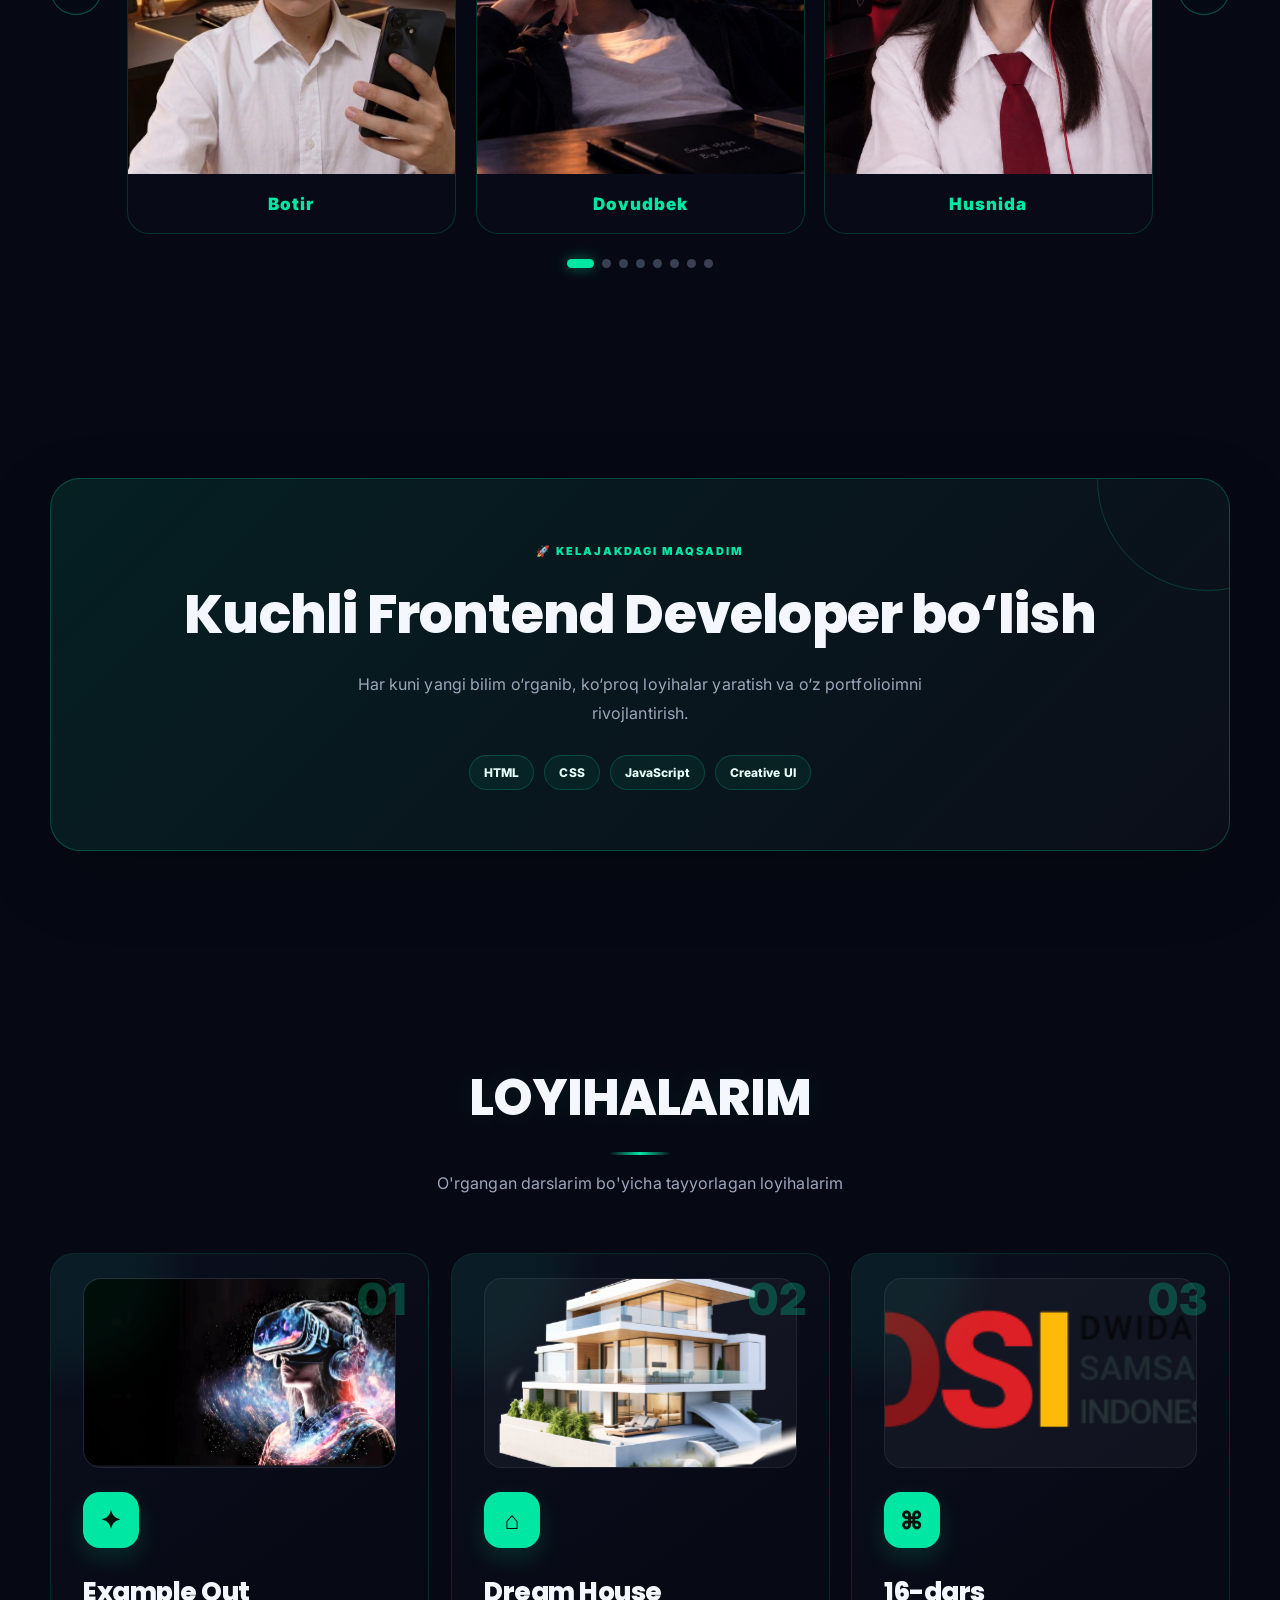
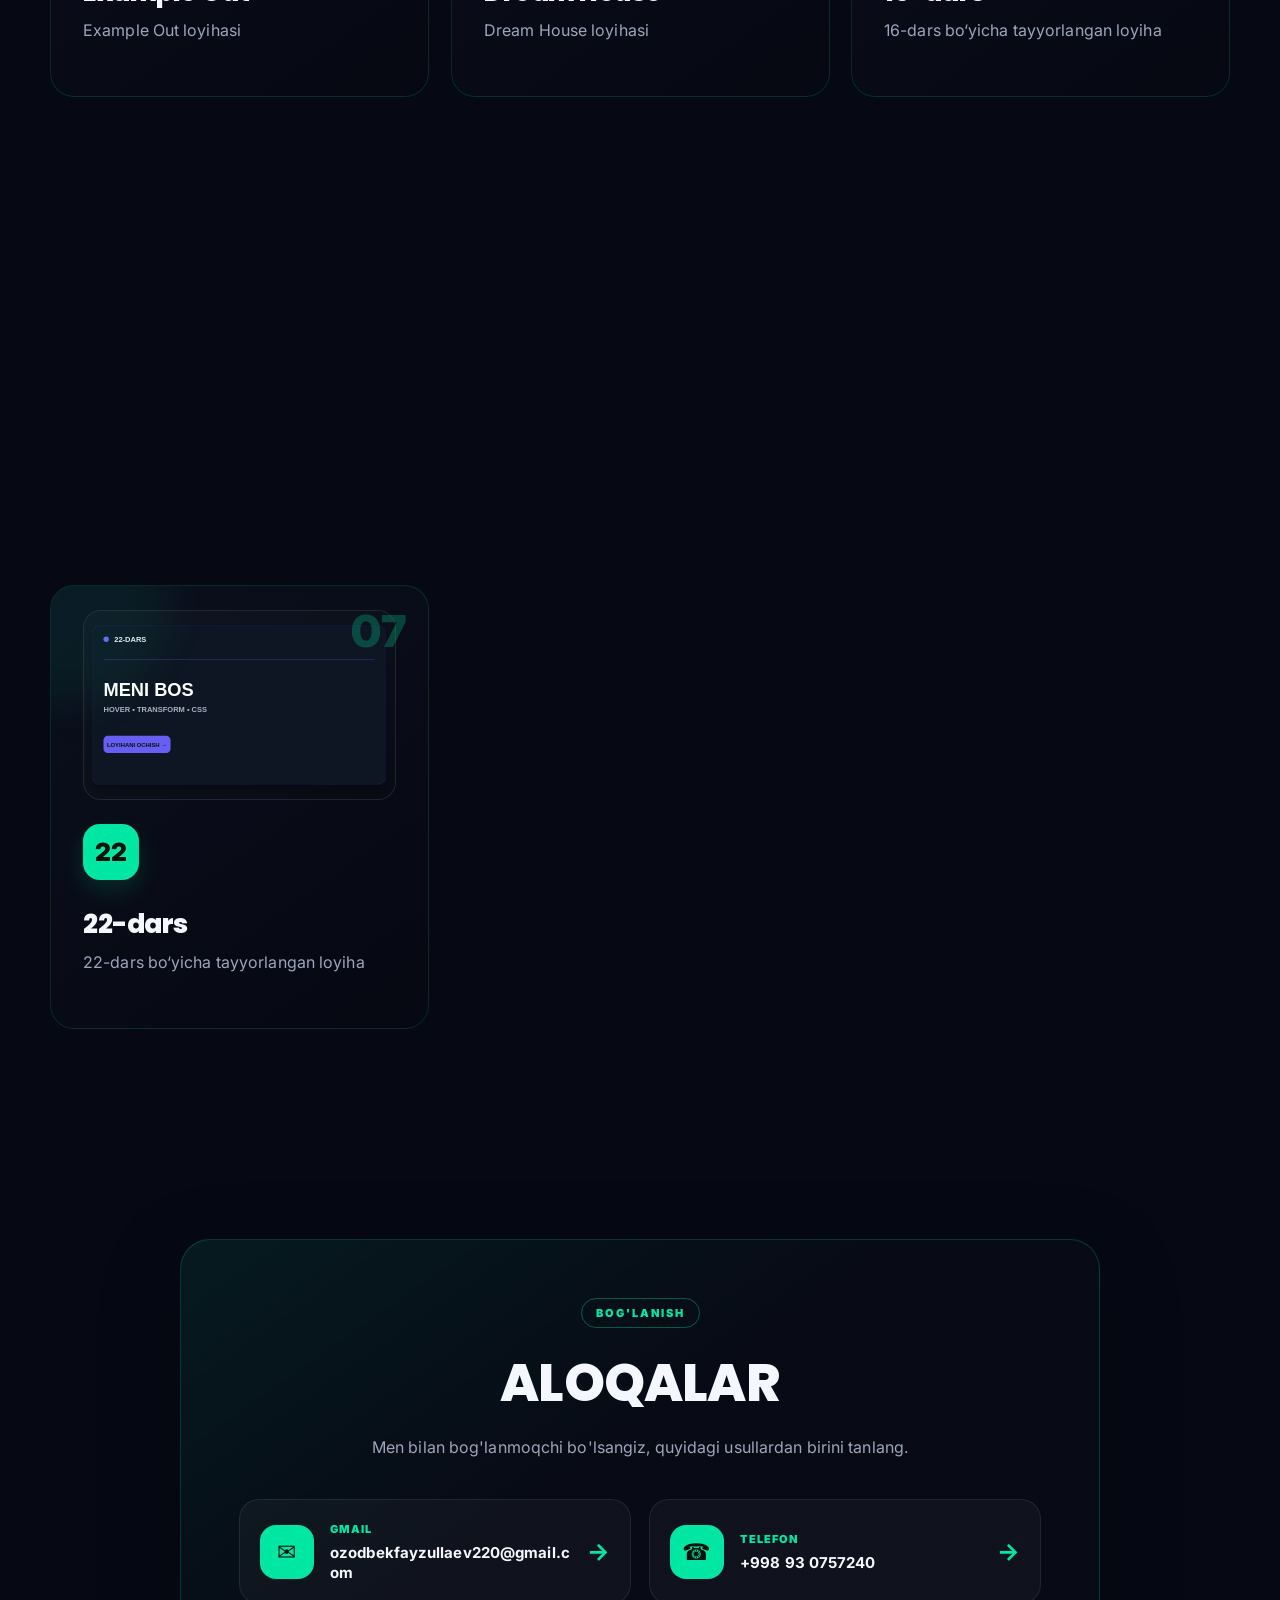
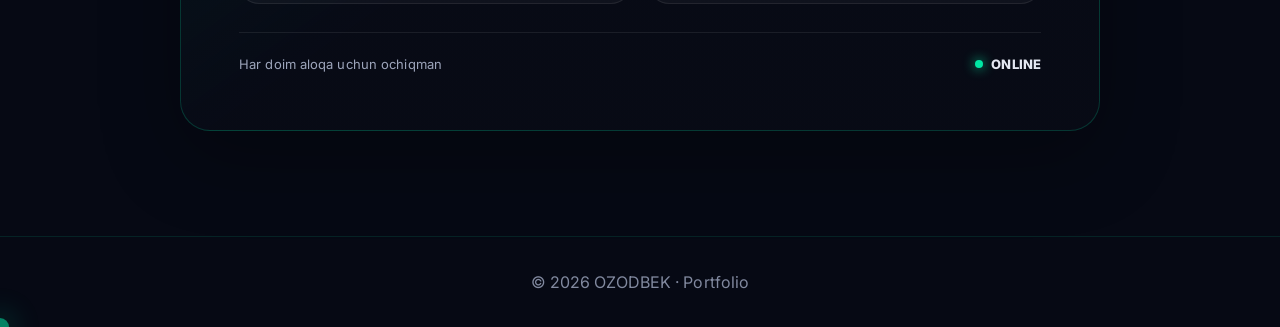
==== commit 4af79fa7: "project" ====
--- a/index.html
+++ b/index.html
@@ -96,7 +96,7 @@
           </article>
           <article class="fam-card" data-aos="fade-up">
             <div class="fam-card__img"><img src="./oyim.jpg" alt="Oyim"></div>
-            <div class="fam-card__info"><h3>LOLA</h3><span>OYIM · 37 yosh</span><p>O'zbekiston Respublikasi miliy universiteti 3 kurs talabasi</p></div>
+            <div class="fam-card__info"><h3>LOLA</h3><span>OYIM · 37 yosh</span><p>O'zbekiston milliy universiteti 3 kurs talabasi</p></div>
           </article>
           <article class="fam-card" data-aos="fade-up" data-aos-delay="100">
             <div class="fam-card__img"><img src="./opam.jpg" alt="Opam"></div>
